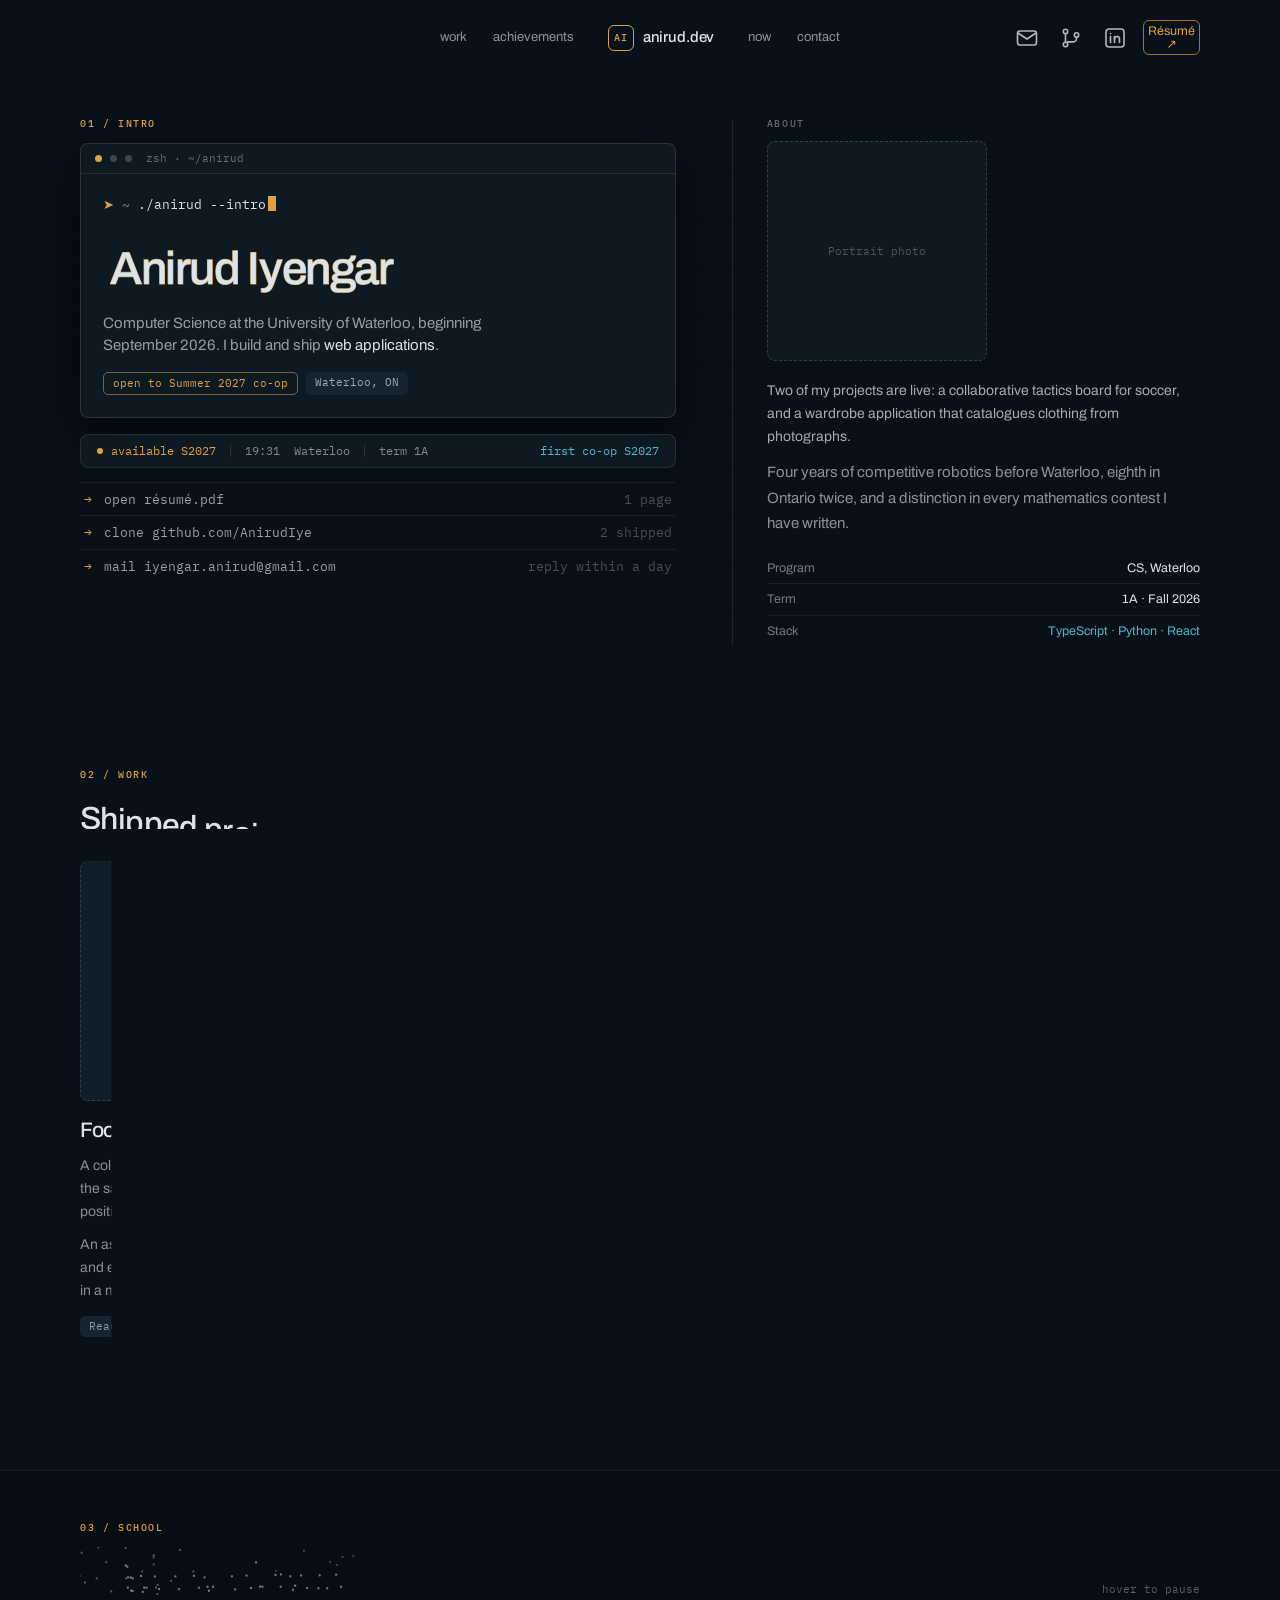
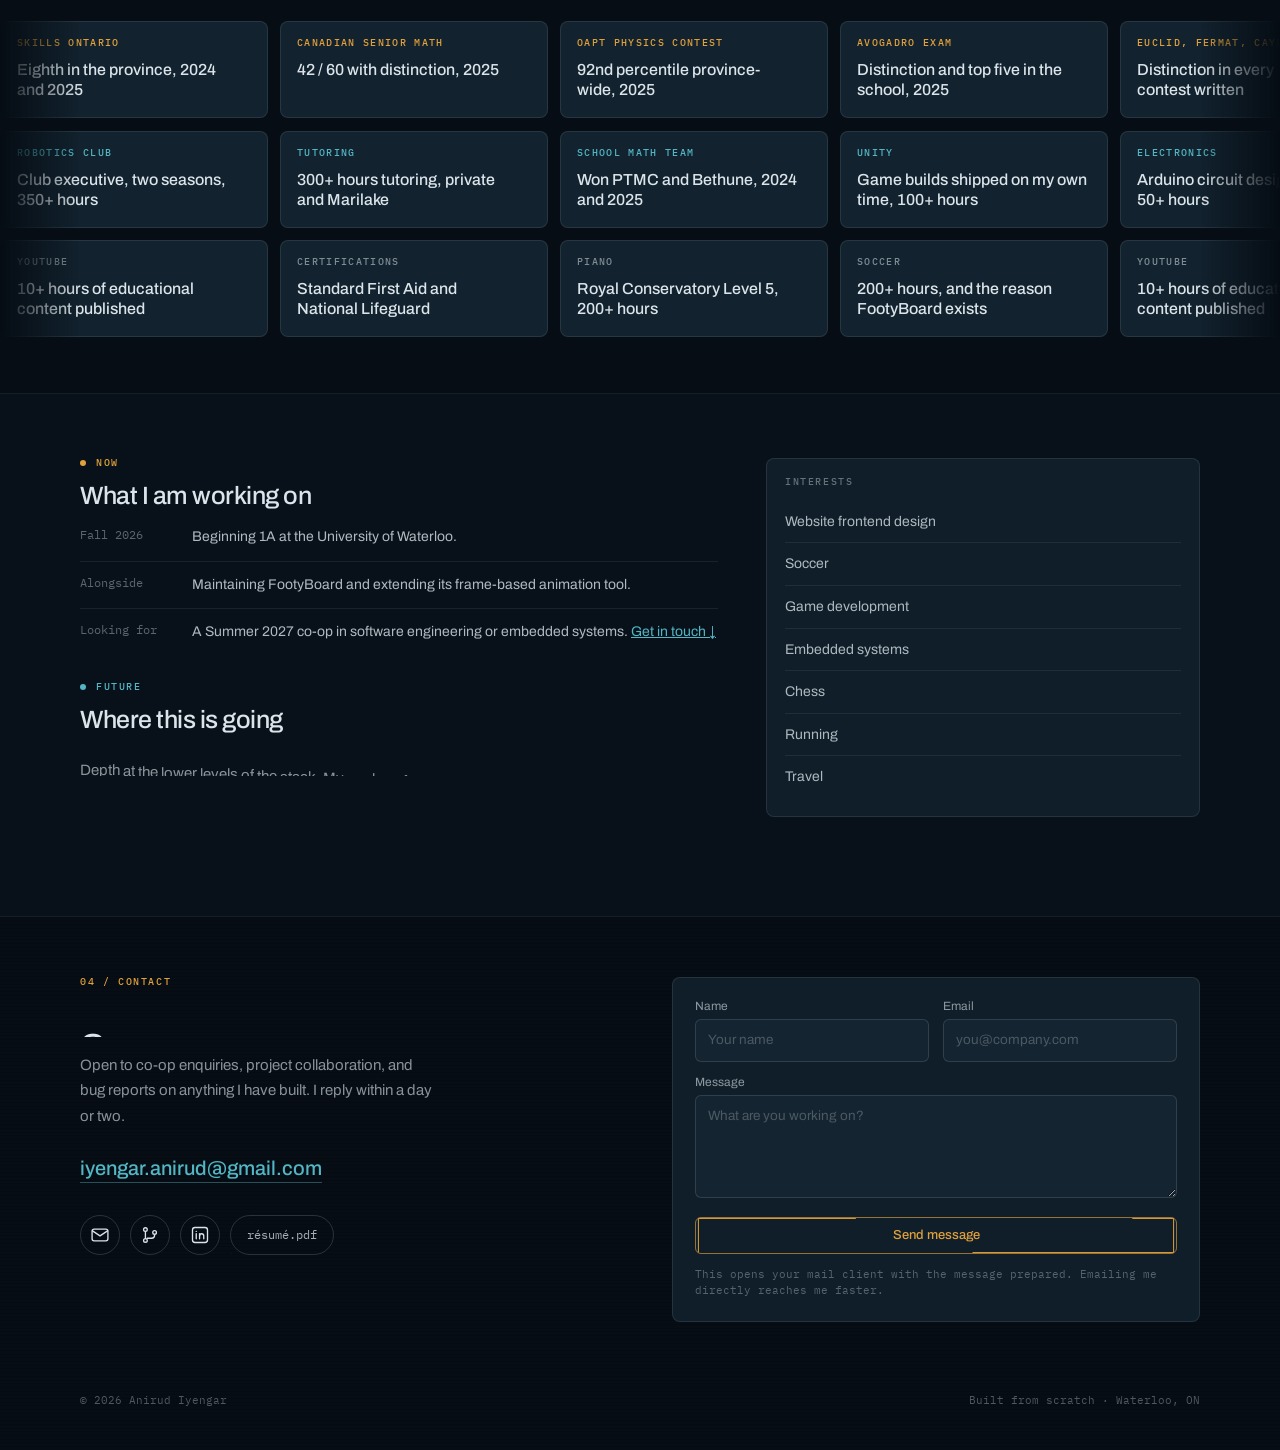
==== index.html @ 686e326f "Drop the third line from the achievement cards The cards ran kicker, result, subtext. The subtext is" ====
<!DOCTYPE html>
<html lang="en">
<head>
<meta charset="utf-8">
<meta name="viewport" content="width=device-width, initial-scale=1">
<title>Anirud Iyengar</title>
<meta name="description" content="Anirud Iyengar. Computer Science at the University of Waterloo, beginning September 2026. Builder of FootyBoard and BetterDresser, both live. Seeking a Summer 2027 co-op.">
<meta name="author" content="Anirud Iyengar">
<meta property="og:title" content="Anirud Iyengar">
<meta property="og:description" content="Computer Science at Waterloo, beginning September 2026. Two shipped projects and four years of competitive robotics.">
<meta property="og:type" content="website">
<meta name="theme-color" content="#081119">
<link rel="icon" href="data:image/svg+xml,<svg xmlns='http://www.w3.org/2000/svg' viewBox='0 0 32 32'><rect width='32' height='32' rx='7' fill='%23081119'/><text x='16' y='22' font-family='monospace' font-size='14' font-weight='500' fill='%23e0a03c' text-anchor='middle'>AI</text></svg>">
<link rel="preconnect" href="https://fonts.googleapis.com">
<link rel="preconnect" href="https://fonts.gstatic.com" crossorigin>
<link href="https://fonts.googleapis.com/css2?family=Archivo:wght@400;500;600&family=IBM+Plex+Mono:wght@400;500&display=swap" rel="stylesheet">
<!-- ?v= is bumped whenever styles.css or script.js changes. GitHub Pages
     serves assets with a 10 minute cache and returning visitors otherwise
     sit on a stale stylesheet against fresh markup. -->
<link rel="stylesheet" href="styles.css?v=13">
</head>
<body>

<a class="skip" href="#work">Skip to content</a>

<header class="site-head">
  <div class="head-spacer"></div>
  <nav class="head-nav" aria-label="Primary">
    <a href="#work">work</a>
    <a href="#achievements">achievements</a>
    <a class="wordmark" href="#top">
      <span class="monogram" aria-hidden="true">AI</span>
      <span>anirud.dev</span>
    </a>
    <a href="#now">now</a>
    <a href="#contact">contact</a>
  </nav>
  <div class="head-social">
    <a href="mailto:iyengar.anirud@gmail.com" aria-label="Email">
      <svg width="24" height="24" viewBox="0 0 24 24" fill="none" stroke="currentColor" stroke-width="1.6" stroke-linecap="round" stroke-linejoin="round"><rect x="2.5" y="5" width="19" height="14" rx="2.5"/><path d="M3 7l9 6 9-6"/></svg>
    </a>
    <a href="https://github.com/AnirudIye" target="_blank" rel="noopener" aria-label="GitHub">
      <svg width="24" height="24" viewBox="0 0 24 24" fill="none" stroke="currentColor" stroke-width="1.6" stroke-linecap="round" stroke-linejoin="round"><circle cx="6.5" cy="5.5" r="2.2"/><circle cx="6.5" cy="18.5" r="2.2"/><circle cx="17.5" cy="9" r="2.2"/><path d="M6.5 7.7v8.6"/><path d="M17.5 11.2v1.1c0 2-1.6 3.6-3.6 3.6H8.7"/></svg>
    </a>
    <a href="https://www.linkedin.com/in/anirud-iyengar-93b0ba3b5/" target="_blank" rel="noopener" aria-label="LinkedIn">
      <svg width="24" height="24" viewBox="0 0 24 24" fill="none" stroke="currentColor" stroke-width="1.6" stroke-linecap="round" stroke-linejoin="round"><rect x="3" y="3" width="18" height="18" rx="3"/><path d="M7.5 10.5v6"/><path d="M7.5 7.6v.1"/><path d="M11.5 16.5v-6"/><path d="M11.5 13c0-1.4 1-2.5 2.4-2.5s2.6 1 2.6 2.6v3.4"/></svg>
    </a>
    <a class="btn-resume" href="resume.pdf" data-needs-url="resume" data-trace>Résumé <span aria-hidden="true">&#8599;</span></a>
  </div>
</header>

<main id="top">

<!-- 01 / INTRO -->
<section class="intro">
  <div class="intro-main">
    <p class="kicker kicker-red">01 / INTRO</p>

    <div class="terminal">
      <div class="term-bar">
        <span class="dot dot-red"></span><span class="dot"></span><span class="dot"></span>
        <span class="term-path">zsh &middot; ~/anirud</span>
      </div>
      <div class="term-body">
        <div class="term-line">
          <span class="prompt-arrow">&#10148;</span>
          <span class="prompt-tilde">~</span>
          <span id="typed"></span><span class="caret" aria-hidden="true"></span>
        </div>
        <div class="term-reveal" id="reveal" hidden>
          <h1>Anirud Iyengar</h1>
          <p class="lede">Computer Science at the University of Waterloo, beginning September 2026. I build and ship <span data-rotate='["web applications","real-time interfaces","AI-backed tools"]'>web applications</span>.</p>
          <div class="tags">
            <span class="tag tag-red">open to Summer 2027 co-op</span>
            <span class="tag">Waterloo, ON</span>
          </div>
        </div>
      </div>
    </div>

    <div class="statusbar">
      <span class="status-live"><span class="pulse"></span>available S2027</span>
      <span class="divider"></span>
      <span id="clock">--:--</span> Waterloo
      <span class="divider"></span>
      <span>term 1A</span>
      <span class="status-end">first co-op S2027</span>
    </div>

    <div class="quicklinks">
      <a href="resume.pdf" data-needs-url="resume"><span class="arrow">&rarr;</span><span data-sweep>open résumé.pdf</span><span class="ql-meta">1 page</span></a>
      <a href="https://github.com/AnirudIye" target="_blank" rel="noopener"><span class="arrow">&rarr;</span><span data-sweep>clone github.com/AnirudIye</span><span class="ql-meta">2 shipped</span></a>
      <a href="mailto:iyengar.anirud@gmail.com"><span class="arrow">&rarr;</span><span data-sweep>mail iyengar.anirud@gmail.com</span><span class="ql-meta">reply within a day</span></a>
    </div>
  </div>

  <aside class="intro-side">
    <p class="kicker">ABOUT</p>
    <div class="portrait" data-needs-url="portrait">
      <span>Portrait photo</span>
    </div>
    <p class="body-strong">Two of my projects are live: a collaborative tactics board for soccer, and a wardrobe application that catalogues clothing from photographs.</p>
    <p class="body-quiet">Four years of competitive robotics before Waterloo, eighth in Ontario twice, and a distinction in every mathematics contest I have written.</p>
    <dl class="factlist">
      <div><dt>Program</dt><dd>CS, Waterloo</dd></div>
      <div><dt>Term</dt><dd>1A &middot; Fall 2026</dd></div>
      <div><dt>Stack</dt><dd class="accent-blue">TypeScript &middot; Python &middot; React</dd></div>
    </dl>
  </aside>
</section>

<!-- 02 / WORK -->
<section class="work" id="work">
  <p class="kicker kicker-red">02 / WORK</p>
  <h2>Shipped projects</h2>

  <div class="projects">
    <article class="project">
      <div class="shot" data-needs-url="shot-footyboard"><span>FootyBoard screenshot</span></div>
      <div class="project-head">
        <h3>FootyBoard</h3>
        <a class="live" href="https://www.footyboard.me" target="_blank" rel="noopener">live <span aria-hidden="true">&#8599;</span></a>
      </div>
      <p>A collaborative tactics board for soccer. Two people open the same link and work on one pitch, with cursors and token positions synchronised in real time.</p>
      <p>An assistant docked on the canvas reads the board state and edits it from plain language. Typing "set the away team in a mid-block 4-4-2" repositions the players.</p>
      <ul class="stack">
        <li>React 19</li><li>TypeScript</li><li>Konva</li><li>Postgres</li><li>Vite</li>
      </ul>
    </article>

    <article class="project">
      <div class="shot" data-needs-url="shot-betterdresser"><span>BetterDresser screenshot</span></div>
      <div class="project-head">
        <h3>BetterDresser</h3>
        <a class="live" href="https://betterdresser.vercel.app" target="_blank" rel="noopener">live <span aria-hidden="true">&#8599;</span></a>
      </div>
      <p>A wardrobe application that catalogues clothing from photographs, then recommends outfits against the forecast, the day's calendar entries, and any dress code attached to them. A camera try-on renders a garment on the wearer before purchase.</p>
      <p>Every external service is optional. With no API keys configured the application still runs on deterministic fallbacks rather than failing, which is the part of it I am most pleased with.</p>
      <ul class="stack">
        <li>FastAPI</li><li>React</li><li>SQLAlchemy</li><li>Stripe</li><li>Claude vision</li>
      </ul>
    </article>
  </div>
</section>

<!-- 03 / ACHIEVEMENTS -->
<section class="marquee-section" id="achievements">
  <div class="marquee-head">
    <div>
      <p class="kicker kicker-red">03 / SCHOOL</p>
      <h2 data-particles>Before Waterloo</h2>
    </div>
    <span class="hint">hover to pause</span>
  </div>

  <div class="marquee-rows">
    <div class="marquee" data-speed="58"><div class="marquee-track" data-row="a">
      <div class="ach"><p class="ach-kicker red">SKILLS ONTARIO</p><p class="ach-title">Eighth in the province, 2024 and 2025</p></div>
      <div class="ach"><p class="ach-kicker red">CANADIAN SENIOR MATH</p><p class="ach-title">42 / 60 with distinction, 2025</p></div>
      <div class="ach"><p class="ach-kicker red">OAPT PHYSICS CONTEST</p><p class="ach-title">92nd percentile province-wide, 2025</p></div>
      <div class="ach"><p class="ach-kicker red">AVOGADRO EXAM</p><p class="ach-title">Distinction and top five in the school, 2025</p></div>
      <div class="ach"><p class="ach-kicker red">EUCLID, FERMAT, CAYLEY</p><p class="ach-title">Distinction in every contest written</p></div>
    </div></div>

    <div class="marquee" data-speed="72"><div class="marquee-track" data-row="b">
      <div class="ach"><p class="ach-kicker blue">ROBOTICS CLUB</p><p class="ach-title">Club executive, two seasons, 350+ hours</p></div>
      <div class="ach"><p class="ach-kicker blue">TUTORING</p><p class="ach-title">300+ hours tutoring, private and Marilake</p></div>
      <div class="ach"><p class="ach-kicker blue">SCHOOL MATH TEAM</p><p class="ach-title">Won PTMC and Bethune, 2024 and 2025</p></div>
      <div class="ach"><p class="ach-kicker blue">UNITY</p><p class="ach-title">Game builds shipped on my own time, 100+ hours</p></div>
      <div class="ach"><p class="ach-kicker blue">ELECTRONICS</p><p class="ach-title">Arduino circuit design and build, 50+ hours</p></div>
    </div></div>

    <div class="marquee" data-speed="64"><div class="marquee-track" data-row="c">
      <div class="ach"><p class="ach-kicker">YOUTUBE</p><p class="ach-title">10+ hours of educational content published</p></div>
      <div class="ach"><p class="ach-kicker">CERTIFICATIONS</p><p class="ach-title">Standard First Aid and National Lifeguard</p></div>
      <div class="ach"><p class="ach-kicker">PIANO</p><p class="ach-title">Royal Conservatory Level 5, 200+ hours</p></div>
      <div class="ach"><p class="ach-kicker">SOCCER</p><p class="ach-title">200+ hours, and the reason FootyBoard exists</p></div>
    </div></div>
  </div>
</section>

<!-- NOW / FUTURE -->
<section class="now" id="now">
  <div class="now-main">
    <div class="now-block">
      <p class="kicker kicker-red"><span class="bullet red"></span>NOW</p>
      <h3>What I am working on</h3>
      <div class="timeline">
        <div><span class="when">Fall 2026</span><span>Beginning 1A at the University of Waterloo.</span></div>
        <div><span class="when">Alongside</span><span>Maintaining FootyBoard and extending its frame-based animation tool.</span></div>
        <div><span class="when">Looking for</span><span>A Summer 2027 co-op in software engineering or embedded systems. <a href="#contact">Get in touch &darr;</a></span></div>
      </div>
    </div>

    <div class="now-block">
      <p class="kicker kicker-blue"><span class="bullet blue"></span>FUTURE</p>
      <h3>Where this is going</h3>
      <p class="body-quiet wide">Depth at the lower levels of the stack. My work so far is mostly TypeScript and Python, and I want the systems side to match it. Longer term I am aiming at the boundary between software and hardware, which is where four years of robotics pointed me.</p>
    </div>
  </div>

  <aside class="now-side">
    <div class="panel">
      <p class="kicker">INTERESTS</p>
      <ul class="interests">
        <li>Website frontend design</li>
        <li>Soccer</li>
        <li>Game development</li>
        <li>Embedded systems</li>
        <li>Chess</li>
        <li>Running</li>
        <li>Travel</li>
      </ul>
    </div>
  </aside>
</section>

<!-- 04 / CONTACT -->
<section class="contact" id="contact">
  <div class="contact-grid">
    <div>
      <p class="kicker kicker-red">04 / CONTACT</p>
      <h2>Get in touch</h2>
      <p class="body-quiet narrow">Open to co-op enquiries, project collaboration, and bug reports on anything I have built. I reply within a day or two.</p>
      <a class="email-big" href="mailto:iyengar.anirud@gmail.com">iyengar.anirud@gmail.com</a>
      <div class="contact-social">
        <a href="mailto:iyengar.anirud@gmail.com" aria-label="Email">
          <svg width="20" height="20" viewBox="0 0 24 24" fill="none" stroke="currentColor" stroke-width="1.6" stroke-linecap="round" stroke-linejoin="round"><rect x="2.5" y="5" width="19" height="14" rx="2.5"/><path d="M3 7l9 6 9-6"/></svg>
        </a>
        <a href="https://github.com/AnirudIye" target="_blank" rel="noopener" aria-label="GitHub">
          <svg width="20" height="20" viewBox="0 0 24 24" fill="none" stroke="currentColor" stroke-width="1.6" stroke-linecap="round" stroke-linejoin="round"><circle cx="6.5" cy="5.5" r="2.2"/><circle cx="6.5" cy="18.5" r="2.2"/><circle cx="17.5" cy="9" r="2.2"/><path d="M6.5 7.7v8.6"/><path d="M17.5 11.2v1.1c0 2-1.6 3.6-3.6 3.6H8.7"/></svg>
        </a>
        <a href="https://www.linkedin.com/in/anirud-iyengar-93b0ba3b5/" target="_blank" rel="noopener" aria-label="LinkedIn">
          <svg width="20" height="20" viewBox="0 0 24 24" fill="none" stroke="currentColor" stroke-width="1.6" stroke-linecap="round" stroke-linejoin="round"><rect x="3" y="3" width="18" height="18" rx="3"/><path d="M7.5 10.5v6"/><path d="M7.5 7.6v.1"/><path d="M11.5 16.5v-6"/><path d="M11.5 13c0-1.4 1-2.5 2.4-2.5s2.6 1 2.6 2.6v3.4"/></svg>
        </a>
        <a class="pill" href="resume.pdf" data-needs-url="resume" data-trace>résumé.pdf</a>
      </div>
    </div>

    <form class="contact-form" id="contact-form">
      <div class="field-row">
        <label class="field"><span>Name</span><input type="text" name="name" placeholder="Your name" required></label>
        <label class="field"><span>Email</span><input type="email" name="email" placeholder="you@company.com" required></label>
      </div>
      <label class="field"><span>Message</span><textarea name="message" rows="4" placeholder="What are you working on?" required></textarea></label>
      <button type="submit" data-trace data-burst>Send message</button>
      <p class="form-note">This opens your mail client with the message prepared. Emailing me directly reaches me faster.</p>
    </form>
  </div>

  <!-- Drawn rather than drawn-on: motion.js runs this line's dasharray off
       the scroll position, so it completes exactly as the footer arrives. -->
  <svg class="contact-rule" viewBox="0 0 1000 1" preserveAspectRatio="none" aria-hidden="true">
    <line x1="0" y1="0.5" x2="1000" y2="0.5"></line>
  </svg>

  <footer class="site-foot">
    <span>&copy; 2026 Anirud Iyengar</span>
    <span>Built from scratch &middot; Waterloo, ON</span>
  </footer>
</section>

</main>

<script src="vendor/anime.umd.min.js"></script>
<script src="script.js?v=12"></script>
<script src="motion.js?v=12"></script>
<script src="interactions.js?v=12"></script>
<script src="text.js?v=12"></script>
<script src="backgrounds.js?v=12"></script>
</body>
</html>
---- styles.css ----
/* Anirud Iyengar. Blueprint ground, chalk line, instrument accents.
   Desktop is the accent-heavy layout; it collapses to the mobile
   treatment at 860px.

   The palette is drafting and instrumentation: a deep blueprint navy
   rather than black, a cool chalk white for the line work, signal amber
   for emphasis, and a cyan that reads as a circuit trace for links. It is
   the vocabulary of the things Anirud actually builds, which is robotics,
   circuits and board diagrams.

   It is also a deliberate move away from where generated design converges.
   Near-black with a single vermilion accent is one of the three documented
   default looks, and cream plus terracotta plus a mono face has become the
   2026 signature; the previous palette sat on both. Navy with amber sits on
   neither, and amber against blue is complementary rather than analogous,
   so emphasis separates from ground without needing more saturation.

   Type is Archivo over IBM Plex Mono. Inter is the single most-cited tell
   in AI-design critique and was the previous body face. Archivo is a
   grotesque with tighter apertures and more spine, which holds up at the
   size the drawn name is set. Plex Mono was designed to express the
   relationship between people and machines, which is the direction Anirud
   says he is heading, and it carries the terminal voice this page is built
   around. */

:root {
  /* Channels are declared on their own so every translucent use derives
     from one number instead of repeating the triplet. Retuning the palette
     is three edits rather than fifty. */
  --ink-rgb: 219 228 234;
  --amber-rgb: 224 160 60;
  --trace-rgb: 82 182 196;

  --bg: #081119;
  --bg-deep: #060d14;
  --panel: #0d1a24;
  --panel-2: #0f1e29;
  --card: #12222e;
  --card-hover: #172a37;
  --sunken: #142430;

  --ink: rgb(var(--ink-rgb));
  --amber: rgb(var(--amber-rgb));
  --trace: rgb(var(--trace-rgb));

  --t-70: rgb(var(--ink-rgb) / .74);
  --t-60: rgb(var(--ink-rgb) / .62);
  --t-50: rgb(var(--ink-rgb) / .5);
  --t-40: rgb(var(--ink-rgb) / .4);
  --t-30: rgb(var(--ink-rgb) / .3);

  --line: rgb(var(--ink-rgb) / .1);
  --line-soft: rgb(var(--ink-rgb) / .08);
  --line-hard: rgb(var(--ink-rgb) / .17);

  --sans: Archivo, system-ui, sans-serif;
  --mono: 'IBM Plex Mono', ui-monospace, monospace;

  --pad-x: 80px;
  /* The canvas this was designed on was 1280 wide. Past that the layout
     was stretching instead of centering, which is what made the
     proportions read wrong on a large display. */
  --maxw: 1280px;
  --ease: cubic-bezier(.22, .61, .36, 1);
}

* { margin: 0; padding: 0; box-sizing: border-box; }

html { scroll-behavior: smooth; }

body {
  background: var(--bg);
  color: var(--ink);
  font-family: var(--sans);
  -webkit-font-smoothing: antialiased;
  text-rendering: optimizeLegibility;
}

a { color: var(--trace); }

/* Full-bleed backgrounds, centred content. Sections that paint a
   background stay edge to edge; their inner blocks get capped instead. */
.site-head,
.intro,
.work,
.marquee-head,
.marquee-rows,
.now,
.contact-grid,
.site-foot {
  max-width: var(--maxw);
  margin-inline: auto;
}

::selection { background: rgb(var(--amber-rgb) / .3); color: var(--ink); }

:focus-visible {
  outline: 2px solid var(--amber);
  outline-offset: 3px;
  border-radius: 2px;
}

.skip {
  position: absolute;
  left: -9999px;
  top: 8px;
  background: var(--card);
  color: var(--ink);
  padding: 10px 16px;
  border-radius: 6px;
  font: 400 13px/1 var(--mono);
  z-index: 50;
}
.skip:focus { left: 16px; }

/* Shared type */

.kicker {
  font: 500 10px/1 var(--mono);
  letter-spacing: .16em;
  color: rgb(var(--ink-rgb) / .42);
  margin-bottom: 14px;
  display: flex;
  align-items: center;
  gap: 10px;
}
.kicker-red { color: var(--amber); }
.kicker-blue { color: var(--trace); }

.bullet { width: 6px; height: 6px; border-radius: 50%; background: currentColor; }

h2 {
  font: 500 32px/1.1 var(--sans);
  letter-spacing: -.02em;
}

h3 {
  font: 500 25px/1.15 var(--sans);
  letter-spacing: -.02em;
}

.body-strong { font: 400 14px/1.65 var(--sans); color: var(--t-70); }
.body-quiet  { font: 400 15px/1.7 var(--sans);  color: var(--t-60); }
.body-quiet.wide { max-width: 58ch; }
.body-quiet.narrow { max-width: 40ch; }

/* Header */

.site-head {
  display: grid;
  grid-template-columns: 1fr auto 1fr;
  align-items: center;
  padding: 20px var(--pad-x);
}

.head-nav {
  display: flex;
  align-items: center;
  gap: 26px;
}

.head-nav > a {
  font: 400 13px/1 var(--sans);
  color: var(--t-60);
  text-decoration: none;
  transition: color .18s var(--ease);
}
.head-nav > a:hover { color: var(--trace); }

.wordmark {
  display: flex;
  align-items: center;
  gap: 9px;
  color: var(--ink) !important;
  padding: 0 8px;
}

.monogram {
  width: 26px;
  height: 26px;
  border: 1px solid var(--amber);
  border-radius: 6px;
  display: grid;
  place-items: center;
  font: 500 10px/1 var(--mono);
  color: var(--amber);
  letter-spacing: .04em;
}

.wordmark > span:last-child {
  font: 500 15px/1 var(--sans);
  letter-spacing: -.01em;
}

.head-social {
  display: flex;
  align-items: center;
  gap: 12px;
  justify-self: end;
}

.head-social > a {
  display: grid;
  place-items: center;
  padding: 4px;
  color: var(--ink);
  opacity: .8;
  transition: opacity .18s var(--ease), transform .18s var(--ease);
}
.head-social > a:hover { opacity: 1; transform: translateY(-1px); }

.btn-resume {
  color: var(--amber) !important;
  border: 1px solid rgb(var(--amber-rgb) / .7);
  border-radius: 6px;
  font: 400 12.5px/1 var(--sans);
  padding: 7px 13px;
  text-decoration: none;
  opacity: 1 !important;
  transition: background .18s var(--ease);
}
.btn-resume:hover { background: rgb(var(--amber-rgb) / .12); }

/* 01 Intro */

.intro {
  display: grid;
  grid-template-columns: 1.12fr .88fr;
  gap: 56px;
  padding: 44px var(--pad-x) 60px;
}

.terminal {
  border: 1px solid rgb(var(--ink-rgb) / .13);
  border-radius: 8px;
  background: var(--panel);
  overflow: hidden;
  box-shadow: 0 18px 44px rgba(0, 0, 0, .55);
}

.term-bar {
  display: flex;
  align-items: center;
  gap: 8px;
  padding: 9px 14px;
  border-bottom: 1px solid var(--line);
}

.dot {
  width: 7px; height: 7px;
  border-radius: 50%;
  background: rgb(var(--ink-rgb) / .22);
}
.dot-red { background: var(--amber); }

.term-path {
  font: 400 11px/1 var(--mono);
  color: rgb(var(--ink-rgb) / .42);
  margin-left: 6px;
}

.term-body {
  padding: 20px 22px 22px;
  font-family: var(--mono);
  font-size: 13px;
  line-height: 1.75;
  min-height: 232px;
}

.prompt-arrow { color: var(--amber); }
.prompt-tilde { color: var(--t-50); }

.caret {
  display: inline-block;
  width: 8px; height: 15px;
  background: var(--amber);
  vertical-align: -2px;
  margin-left: 2px;
  animation: blink 1s step-end infinite;
}

@keyframes blink { 0%, 100% { opacity: 1 } 50% { opacity: 0 } }

.term-reveal { animation: fadeUp .5s var(--ease) both; margin-top: 20px; }
.term-reveal[hidden] { display: none; }

@keyframes fadeUp {
  from { opacity: 0; transform: translateY(8px) }
  to   { opacity: 1; transform: none }
}

.term-reveal h1 {
  font: 500 46px/1.02 var(--sans);
  letter-spacing: -.03em;
  color: var(--ink);
}

.lede {
  font: 400 15px/1.45 var(--sans);
  color: rgb(var(--ink-rgb) / .66);
  margin-top: 12px;
  max-width: 42ch;
}

.tags { display: flex; gap: 8px; margin-top: 16px; flex-wrap: wrap; }

.tag {
  border-radius: 5px;
  padding: 5px 9px;
  background: var(--sunken);
  color: rgb(var(--ink-rgb) / .7);
  font: 400 10.5px/1 var(--mono);
}
.tag-red {
  background: transparent;
  border: 1px solid rgb(var(--amber-rgb) / .55);
  color: var(--amber);
}

.statusbar {
  display: flex;
  align-items: center;
  gap: 14px;
  margin-top: 16px;
  padding: 10px 16px;
  border: 1px solid rgb(var(--ink-rgb) / .10);
  border-radius: 8px;
  background: var(--panel);
  font: 400 11.5px/1 var(--mono);
  color: rgb(var(--ink-rgb) / .55);
}

.status-live { display: flex; align-items: center; gap: 8px; color: var(--amber); }

.pulse {
  width: 6px; height: 6px;
  border-radius: 50%;
  background: var(--amber);
  animation: pulse 2.6s ease-in-out infinite;
}

@keyframes pulse { 0%, 100% { opacity: 1 } 50% { opacity: .35 } }

.divider { width: 1px; height: 12px; background: rgb(var(--ink-rgb) / .14); }
.status-end { margin-left: auto; color: var(--trace); }

.quicklinks {
  display: flex;
  flex-direction: column;
  margin-top: 14px;
  border-top: 1px solid var(--line-soft);
}

.quicklinks a {
  display: flex;
  align-items: center;
  gap: 12px;
  padding: 10px 4px;
  border-bottom: 1px solid var(--line-soft);
  text-decoration: none;
  font: 400 12.5px/1 var(--mono);
  color: rgb(var(--ink-rgb) / .68);
  transition: padding .18s var(--ease), color .18s var(--ease);
}
.quicklinks a:hover { color: var(--ink); padding-left: 14px; }
.quicklinks a:last-child { border-bottom: 0; }
.arrow { color: var(--amber); }
.ql-meta { margin-left: auto; color: var(--t-30); }

.intro-side {
  border-left: 1px solid rgb(var(--ink-rgb) / .10);
  padding-left: 34px;
}

/* Square crop. A 497x176 letterbox is the wrong shape for a face. */
.portrait {
  width: 100%;
  max-width: 220px;
  aspect-ratio: 1 / 1;
  margin-bottom: 18px;
  border: 1px dashed rgb(var(--ink-rgb) / .18);
  border-radius: 8px;
  display: grid;
  place-items: center;
  background: var(--panel);
  font: 400 11px/1 var(--mono);
  color: var(--t-30);
}

.intro-side p { margin-bottom: 12px; }

.factlist { margin-top: 16px; }
.factlist > div {
  display: flex;
  justify-content: space-between;
  padding: 9px 0;
  font: 400 12.5px/1 var(--sans);
  border-bottom: 1px solid var(--line-soft);
}
.factlist > div:last-child { border-bottom: 0; }
.factlist dt { color: var(--t-50); }
.accent-blue { color: var(--trace); }

/* 02 Work */

.work { padding: 64px var(--pad-x); }
.work h2 { margin-bottom: 32px; }

.projects {
  display: grid;
  grid-template-columns: 1fr 1fr;
  gap: 44px;
}

/* Capped so the whole card clears a laptop viewport. At 16/10 the
   screenshot alone was 383px tall and pushed the description out of
   sight, which is the first thing a recruiter needs to read. */
.project .shot {
  /* width:100% pins the box to the column so max-height clamps the
     height rather than shrinking the width to satisfy the ratio.
     The ratio then only governs at narrow widths. */
  width: 100%;
  aspect-ratio: 16 / 9;
  max-height: 240px;
  margin-bottom: 16px;
  border: 1px dashed rgb(var(--ink-rgb) / .16);
  border-radius: 8px;
  display: grid;
  place-items: center;
  background: var(--panel-2);
  font: 400 11px/1 var(--mono);
  color: var(--t-30);
}

.project-head {
  display: flex;
  align-items: baseline;
  justify-content: space-between;
  gap: 16px;
  margin-bottom: 10px;
}

.project h3 { font: 500 21px/1.25 var(--sans); }

.live {
  font: 400 11.5px/1 var(--mono);
  text-decoration: none;
  border-bottom: 1px solid rgb(var(--trace-rgb) / .35);
  padding-bottom: 2px;
  transition: color .18s var(--ease), border-color .18s var(--ease);
}
.live:hover { color: var(--amber); border-color: rgb(var(--amber-rgb) / .6); }

.project p {
  font: 400 14px/1.65 var(--sans);
  color: rgb(var(--ink-rgb) / .6);
  margin-bottom: 10px;
  max-width: 46ch;
}

.stack {
  display: flex;
  flex-wrap: wrap;
  gap: 6px;
  list-style: none;
  margin-top: 14px;
}

.stack li {
  font: 400 10.5px/1 var(--mono);
  padding: 5px 9px;
  border-radius: 5px;
  background: var(--sunken);
  color: rgb(var(--ink-rgb) / .62);
}

/* 03 Achievements */

.marquee-section {
  padding: 52px 0 56px;
  background: var(--bg-deep);
  border-top: 1px solid var(--line-soft);
  border-bottom: 1px solid var(--line-soft);
}

.marquee-head {
  display: flex;
  align-items: flex-end;
  justify-content: space-between;
  padding: 0 var(--pad-x) 26px;
}

.hint { font: 400 11px/1 var(--mono); color: rgb(var(--ink-rgb) / .38); }

.marquee-rows {
  display: flex;
  flex-direction: column;
  gap: 12px;
  -webkit-mask-image: linear-gradient(to right, transparent, #000 80px, #000 calc(100% - 80px), transparent);
          mask-image: linear-gradient(to right, transparent, #000 80px, #000 calc(100% - 80px), transparent);
}

.marquee { overflow: hidden; }

/* The wrap trick React Bits uses in TextLoop: it draws the text twice on
   one path and holds the second copy exactly one path length behind the
   first, so the seam always lands on identical pixels.

   Here the track holds N identical sets of cards and travels exactly one
   set width. The keyframe does reset, but at the moment it resets set 2
   is sitting precisely where set 1 was, so the frame before and the frame
   after are the same image. --shift is measured in script.js, because
   guessing it in CSS is what produces a visible jump.

   Compositor-driven, so it keeps running while the main thread is busy. */
.marquee-track {
  display: flex;
  width: max-content;
  will-change: transform;
  animation: drift-left var(--dur, 60s) linear infinite;
}

.marquee-track[data-dir="right"] { animation-name: drift-right; }

.marquee:hover .marquee-track { animation-play-state: paused; }

@keyframes drift-left {
  from { transform: translate3d(0, 0, 0) }
  to   { transform: translate3d(calc(var(--shift) * -1), 0, 0) }
}

@keyframes drift-right {
  from { transform: translate3d(calc(var(--shift) * -1), 0, 0) }
  to   { transform: translate3d(0, 0, 0) }
}

.ach {
  flex: none;
  width: 268px;
  margin-right: 12px;
  padding: 16px;
  border-radius: 8px;
  background: var(--card);
  border: 1px solid var(--line);
  transition: border-color .18s var(--ease), background .18s var(--ease);
}
.ach:hover { background: var(--card-hover); border-color: rgb(var(--ink-rgb) / .35); }

.marquee-track[data-row="a"] .ach:hover { border-color: rgb(var(--amber-rgb) / .5); }
.marquee-track[data-row="b"] .ach:hover { border-color: rgb(var(--trace-rgb) / .5); }

.ach-kicker {
  font: 500 9.5px/1 var(--mono);
  letter-spacing: .14em;
  color: rgb(var(--ink-rgb) / .55);
}
.ach-kicker.red { color: var(--amber); }
.ach-kicker.blue { color: var(--trace); }

/* Two lines to a card, kicker and result. The third line these used to
   carry held the contest name and the hours, which is the context that
   makes a result mean anything, so it moved up into the kicker and the
   title rather than being dropped. */
.ach-title {
  font: 500 16px/1.3 var(--sans);
  margin-top: 12px;
  text-wrap: pretty;
}

/* Now / Future */

.now {
  display: grid;
  grid-template-columns: 1fr .68fr;
  gap: 48px;
  padding: 64px var(--pad-x);
}

.now-block { margin-bottom: 38px; }
.now-block:last-child { margin-bottom: 0; }
.now-block h3 { margin-bottom: 16px; }

.timeline { display: flex; flex-direction: column; gap: 12px; }

.timeline > div {
  display: grid;
  grid-template-columns: 96px 1fr;
  gap: 16px;
  padding-bottom: 12px;
  border-bottom: 1px solid var(--line-soft);
  font: 400 14px/1.6 var(--sans);
  color: rgb(var(--ink-rgb) / .8);
}
.timeline > div:last-child { border-bottom: 0; padding-bottom: 0; }

.when { font: 400 11.5px/1.6 var(--mono); color: var(--t-40); }

.panel {
  border: 1px solid rgb(var(--ink-rgb) / .10);
  border-radius: 8px;
  padding: 18px;
  background: var(--panel-2);
}

.interests { list-style: none; }

.interests li {
  padding: 11px 0;
  border-bottom: 1px solid var(--line-soft);
  font: 400 14px/1.4 var(--sans);
  color: rgb(var(--ink-rgb) / .78);
  transition: color .18s var(--ease);
}
.interests li:last-child { border-bottom: 0; }
.interests li:hover { color: var(--amber); }

/* 04 Contact */

.contact {
  padding: 60px var(--pad-x) 44px;
  background: var(--bg-deep);
  border-top: 1px solid var(--line-soft);
}

.contact-grid {
  display: grid;
  grid-template-columns: 1fr 1fr;
  gap: 64px;
  align-items: start;
}

.contact h2 { margin-bottom: 16px; }
.contact .body-quiet { margin-bottom: 26px; }

.email-big {
  font: 500 20px/1.3 var(--sans);
  color: var(--trace);
  text-decoration: none;
  border-bottom: 1px solid rgb(var(--trace-rgb) / .4);
  padding-bottom: 3px;
  transition: color .18s var(--ease), border-color .18s var(--ease);
}
.email-big:hover { color: var(--amber); border-color: rgb(var(--amber-rgb) / .6); }

.contact-social { display: flex; gap: 10px; margin-top: 34px; flex-wrap: wrap; }

.contact-social > a {
  width: 40px; height: 40px;
  border: 1px solid var(--line-hard);
  border-radius: 20px;
  display: grid;
  place-items: center;
  color: var(--ink);
  transition: border-color .18s var(--ease);
}
.contact-social > a:hover { border-color: var(--amber); }

.contact-social .pill {
  width: auto;
  padding: 0 16px;
  color: rgb(var(--ink-rgb) / .75);
  font: 400 11.5px/1 var(--mono);
  text-decoration: none;
}

.contact-form {
  border: 1px solid rgb(var(--ink-rgb) / .10);
  border-radius: 8px;
  padding: 22px;
  background: var(--panel-2);
}

.field-row { display: grid; grid-template-columns: 1fr 1fr; gap: 14px; }

.field { display: block; margin-top: 14px; }
.field-row .field { margin-top: 0; }

.field > span {
  display: block;
  font: 400 12px/1 var(--sans);
  color: var(--t-60);
  margin-bottom: 7px;
}

.field input,
.field textarea {
  width: 100%;
  background: var(--sunken);
  border: 1px solid rgb(var(--ink-rgb) / .14);
  border-radius: 6px;
  padding: 10px 12px;
  color: var(--ink);
  font: 400 13.5px/1.5 var(--sans);
  transition: border-color .18s var(--ease);
}
.field input:focus,
.field textarea:focus { border-color: rgb(var(--amber-rgb) / .6); outline: none; }
.field textarea { resize: vertical; }

.field ::placeholder { color: rgb(var(--ink-rgb) / .28); }

.contact-form button {
  width: 100%;
  margin-top: 16px;
  padding: 11px;
  background: transparent;
  color: var(--amber);
  border: 1px solid rgb(var(--amber-rgb) / .65);
  border-radius: 6px;
  font: 500 13px/1 var(--sans);
  cursor: pointer;
  transition: background .18s var(--ease);
}
.contact-form button:hover { background: rgb(var(--amber-rgb) / .12); }

.form-note {
  font: 400 11px/1.5 var(--mono);
  color: rgb(var(--ink-rgb) / .35);
  margin-top: 12px;
}

/* Replaces the footer's border-top. Same hairline, except motion.js draws
   it from the scroll position on the way down. */
.contact-rule {
  display: block;
  width: 100%;
  height: 1px;
  max-width: var(--maxw);
  margin: 52px auto 0;
  overflow: visible;
}

.contact-rule line {
  stroke: rgb(var(--ink-rgb) / .22);
  stroke-width: 1;
}

.site-foot {
  display: flex;
  justify-content: space-between;
  gap: 16px;
  padding-top: 20px;
  font: 400 11px/1 var(--mono);
  color: rgb(var(--ink-rgb) / .35);
}

/* Backgrounds
   -----------
   Canvases are inserted as the first child of their section by
   backgrounds.js. Both sections get position:relative and lift their own
   content above the canvas rather than the canvas being pushed behind the
   whole page, so each one stays contained. */

.intro, .contact { position: relative; }
.intro > *:not(canvas), .contact > *:not(canvas) { position: relative; z-index: 1; }

.bg-scanner, .bg-glitch {
  position: absolute;
  inset: 0;
  z-index: 0;
  pointer-events: none;
  display: block;
}

.bg-scanner { opacity: .5; }

/* Quiet enough to read as texture. At full strength a character grid
   behind a contact form is unreadable, which is the usual failure of this
   effect. */
.bg-glitch { opacity: .14; }

/* Finishing passes done in CSS rather than canvas: free, pixel exact, and
   they cost the animation loop nothing. */
.intro::after,
.contact::after {
  content: '';
  position: absolute;
  inset: 0;
  z-index: 0;
  pointer-events: none;
  /* CRT scanline at roughly the original's pitch. */
  background: repeating-linear-gradient(to bottom,
    rgba(0, 0, 0, .16) 0 1px, transparent 1px 3.7px);
}

.intro::before {
  content: '';
  position: absolute;
  inset: 0;
  z-index: 0;
  pointer-events: none;
  /* Vignette, so the lines fade out at the edges instead of being cut. */
  background: radial-gradient(ellipse at 40% 45%, transparent 35%, var(--bg) 100%);
}

/* Text effects
   ------------
   Built in text.js, animated here. See that file for the ports these come
   from and the numbers behind the curves. */

.sr-only {
  position: absolute;
  width: 1px; height: 1px;
  padding: 0; margin: -1px;
  overflow: hidden;
  clip: rect(0 0 0 0);
  clip-path: inset(50%);
  white-space: nowrap;
  border: 0;
}

/* The name draws itself: outline first, character by character, then the
   solid fill wipes in behind it. */
/* width and height are set from the measured bbox in text.js. max-width
   keeps it inside the terminal on a narrow screen. */
.stroke-name {
  display: block;
  max-width: 100%;
  overflow: visible;
}

.stroke-name text {
  font: 500 46px/1 var(--sans);
  letter-spacing: -.03em;
}

.sn-stroke {
  fill: none;
  stroke: var(--amber);
  stroke-width: 1;
}

/* One dash length for every character. It only has to exceed the longest
   glyph outline, so a multiple of the type size is enough and avoids
   measuring each path. */
.sn-stroke tspan {
  stroke-dasharray: 320;
  stroke-dashoffset: 320;
  /* GSAP power2.out is a cubic out. */
  transition: stroke-dashoffset 1.15s cubic-bezier(.33, 1, .68, 1);
  transition-delay: calc(var(--i) * 45ms);
}

.stroke-name.is-drawn .sn-stroke tspan { stroke-dashoffset: 0; }

.sn-fill {
  fill: var(--ink);
  stroke: none;
  clip-path: inset(0 100% 0 0);
  transition: clip-path .72s cubic-bezier(.65, 0, .35, 1);
  /* Starts once the outline is most of the way in, so the two reads as one
     gesture rather than two. */
  transition-delay: .74s;
}

.stroke-name.is-drawn .sn-fill { clip-path: inset(0 0 0 0); }

/* Particle heading. The real text keeps its box and its place in the
   document; it is only made transparent, so the heading is still a heading
   to a crawler and the layout below never depends on the canvas. */
/* Set larger than the other section headings on purpose. Particles need
   room: this effect is built for display type, and at the 32px the rest of
   the h2s use there is roughly one particle per stem and the word stops
   resolving. This is also the one heading with its own treatment, so the
   extra size reads as intent rather than inconsistency. */
.is-particled {
  position: relative;
  color: transparent;
  font-size: 44px;
  letter-spacing: -.025em;
}

.particle-text {
  position: absolute;
  inset: 0;
  pointer-events: none;
}

/* Rotating phrase in the lede. */
[data-rotate] {
  display: inline-flex;
  position: relative;
  overflow: hidden;
  vertical-align: bottom;
  /* The width transition is what stops the rest of the sentence jumping. */
  transition: width .4s cubic-bezier(.22, 1.2, .36, 1);
}

.rot-word {
  display: inline-block;
  white-space: nowrap;
  color: var(--ink);
  /* 1.2 on the third control point is the overshoot: it stands in for a
     spring at damping ratio 0.72, which settles about 4% past its mark. */
  transition: transform .4s cubic-bezier(.22, 1.2, .36, 1), opacity .4s ease;
}

.rot-word.is-entering { transform: translateY(100%); opacity: 0; }
.rot-word.is-leaving  { transform: translateY(-120%); opacity: 0; position: absolute; left: 0; }
.rot-probe { position: absolute; visibility: hidden; pointer-events: none; }

/* Interactions
   ------------
   Set up in interactions.js, animated here. See the header of that file for
   why none of this scales, lifts, or glows on hover. */

/* Caret sweep. A block cursor runs the label, inverting each character for
   roughly 90ms as it passes and leaving the text as it found it. Only tiles
   cleanly because these labels are monospace. */
[data-sweep] { white-space: pre; }

.swept-char {
  display: inline-block;
  white-space: pre;
}

@keyframes caret-pass {
  0%        { background-color: transparent; color: inherit; }
  /* Snaps on rather than fading. A caret does not fade in. */
  1%, 20%   { background-color: var(--amber); color: var(--bg); }
  55%, 100% { background-color: transparent; color: inherit; }
}

a:hover .swept-char,
button:hover .swept-char {
  animation: caret-pass 430ms linear;
  animation-delay: calc(var(--i) * 26ms);
}

/* Border trace. Grows out of bottom-left as an underline, turns the corner,
   closes the frame. pathLength=1 on the path makes the offset a plain 0 to 1. */
[data-trace] { position: relative; }

.trace {
  position: absolute;
  inset: 0;
  width: 100%;
  height: 100%;
  overflow: visible;
  pointer-events: none;
}

.trace path {
  fill: none;
  stroke: var(--amber);
  stroke-width: 1;
  stroke-dasharray: 1;
  stroke-dashoffset: 1;
  transition: stroke-dashoffset 560ms cubic-bezier(.65, 0, .35, 1);
}

[data-trace]:hover .trace path,
[data-trace]:focus-visible .trace path { stroke-dashoffset: 0; }

/* On leave it keeps travelling forward instead of rewinding, so the frame
   completes and clears rather than retracing its own path backwards. */
[data-trace] .trace path { transition-timing-function: cubic-bezier(.4, 0, 1, 1); }
[data-trace]:hover .trace path { transition-timing-function: cubic-bezier(.65, 0, .35, 1); }

/* Glyph burst particles, positioned from the pointer in interactions.js. */
.tick {
  position: absolute;
  pointer-events: none;
  opacity: 0;
  font: 400 11px/1 var(--mono);
  color: var(--amber);
  will-change: transform, opacity;
}

/* Mobile, matching the 390px treatment */

@media (max-width: 860px) {
  :root { --pad-x: 20px; }

  .site-head {
    grid-template-columns: auto auto;
    justify-content: space-between;
    padding: 14px 20px;
    border-bottom: 1px solid var(--line);
  }
  .head-spacer { display: none; }

  .head-nav { order: -1; gap: 0; }
  .head-nav > a:not(.wordmark) { display: none; }
  .wordmark { padding: 0; }
  .monogram { width: 24px; height: 24px; font-size: 9px; }
  .wordmark > span:last-child { font-size: 14px; }

  .head-social > a:not(.btn-resume) { display: none; }
  .btn-resume { font-size: 11.5px; padding: 8px 12px; }

  .intro {
    grid-template-columns: 1fr;
    gap: 30px;
    padding: 26px 20px 30px;
  }

  .term-body { padding: 16px; font-size: 12px; min-height: 200px; }
  .term-reveal h1 { font-size: 34px; line-height: 1.03; }
  .lede { font-size: 14px; }

  .statusbar { flex-wrap: wrap; gap: 10px; font-size: 11px; }
  .status-end { margin-left: 0; }

  .intro-side { border-left: 0; padding-left: 0; }
  /* Stays square here too, just smaller. */
  .portrait { max-width: 180px; }

  h2 { font-size: 24px; }
  /* A class beats the element selector above, so the particled heading
     needs its own mobile size or it stays at its 44px desktop setting. */
  .is-particled { font-size: 30px; }
  h3 { font-size: 20px; }

  .work { padding: 30px 20px; }
  .projects { grid-template-columns: 1fr; gap: 28px; }
  .project p { max-width: none; }

  .marquee-head { padding: 0 20px 18px; flex-direction: column; align-items: flex-start; gap: 6px; }
  /* Nothing to hover on a touch screen. */
  .hint { display: none; }
  .marquee-rows {
    -webkit-mask-image: none;
            mask-image: none;
  }
  .ach { width: 220px; padding: 14px; }
  .ach-title { font-size: 14px; }

  .now { grid-template-columns: 1fr; gap: 32px; padding: 34px 20px; }
  .timeline > div { grid-template-columns: 1fr; gap: 4px; }

  .contact { padding: 30px 20px 34px; }
  .contact-grid { grid-template-columns: 1fr; gap: 34px; }
  .contact-form { padding: 0; border: 0; background: transparent; }
  .field-row { grid-template-columns: 1fr; gap: 0; }
  .field-row .field:last-child { margin-top: 14px; }
  .contact-form button { min-height: 44px; }

  .contact-social > a { width: 44px; height: 44px; border-radius: 22px; }
  .contact-social .pill { width: auto; }

  .site-foot { flex-direction: column; gap: 8px; margin-top: 34px; }
}

@media (prefers-reduced-motion: reduce) {
  html { scroll-behavior: auto; }
  .marquee-track { animation: none; }
  .caret, .pulse { animation: none; }
  .term-reveal { animation: none; }
  /* interactions.js already skips the split and the injected frame under
     reduce, so nothing should match these. Kept as a backstop. */
  .swept-char { animation: none !important; }
  .trace path { transition: none !important; stroke-dashoffset: 0; }
  * { transition-duration: .01ms !important; }
}
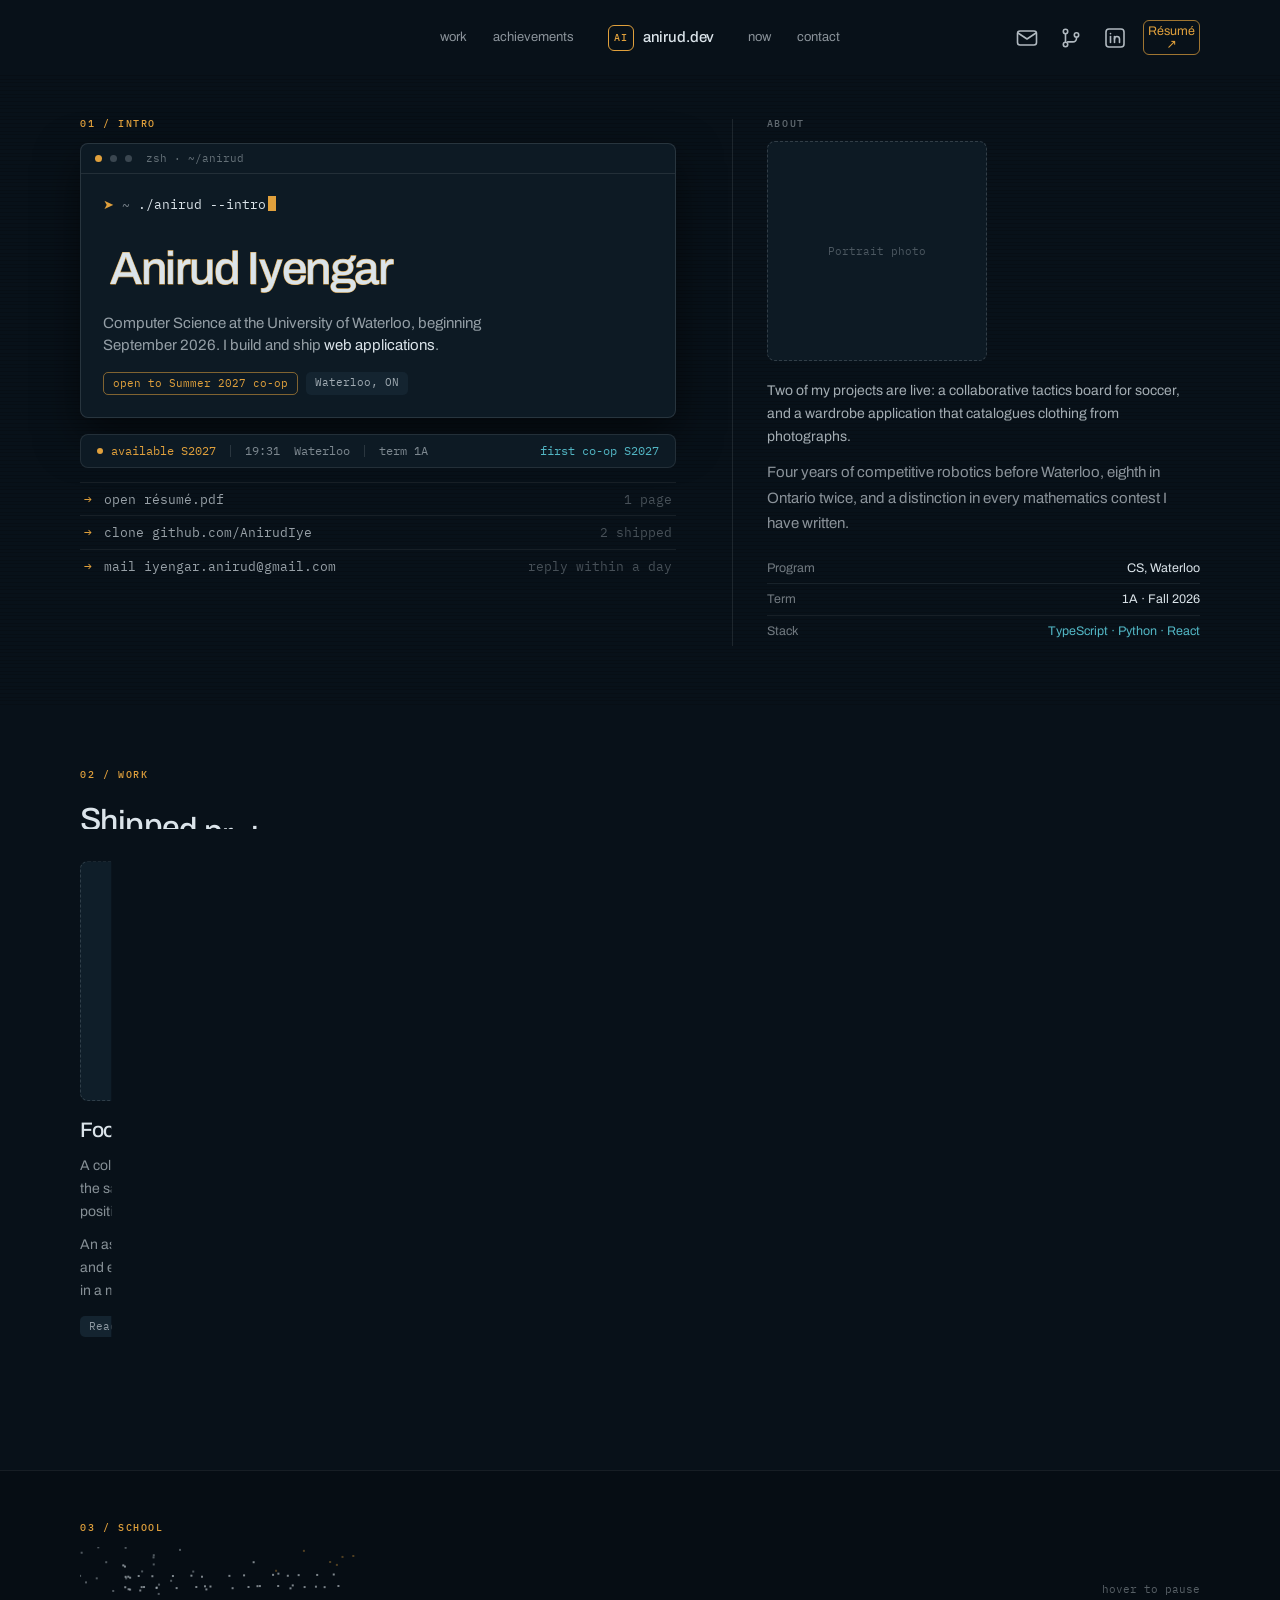
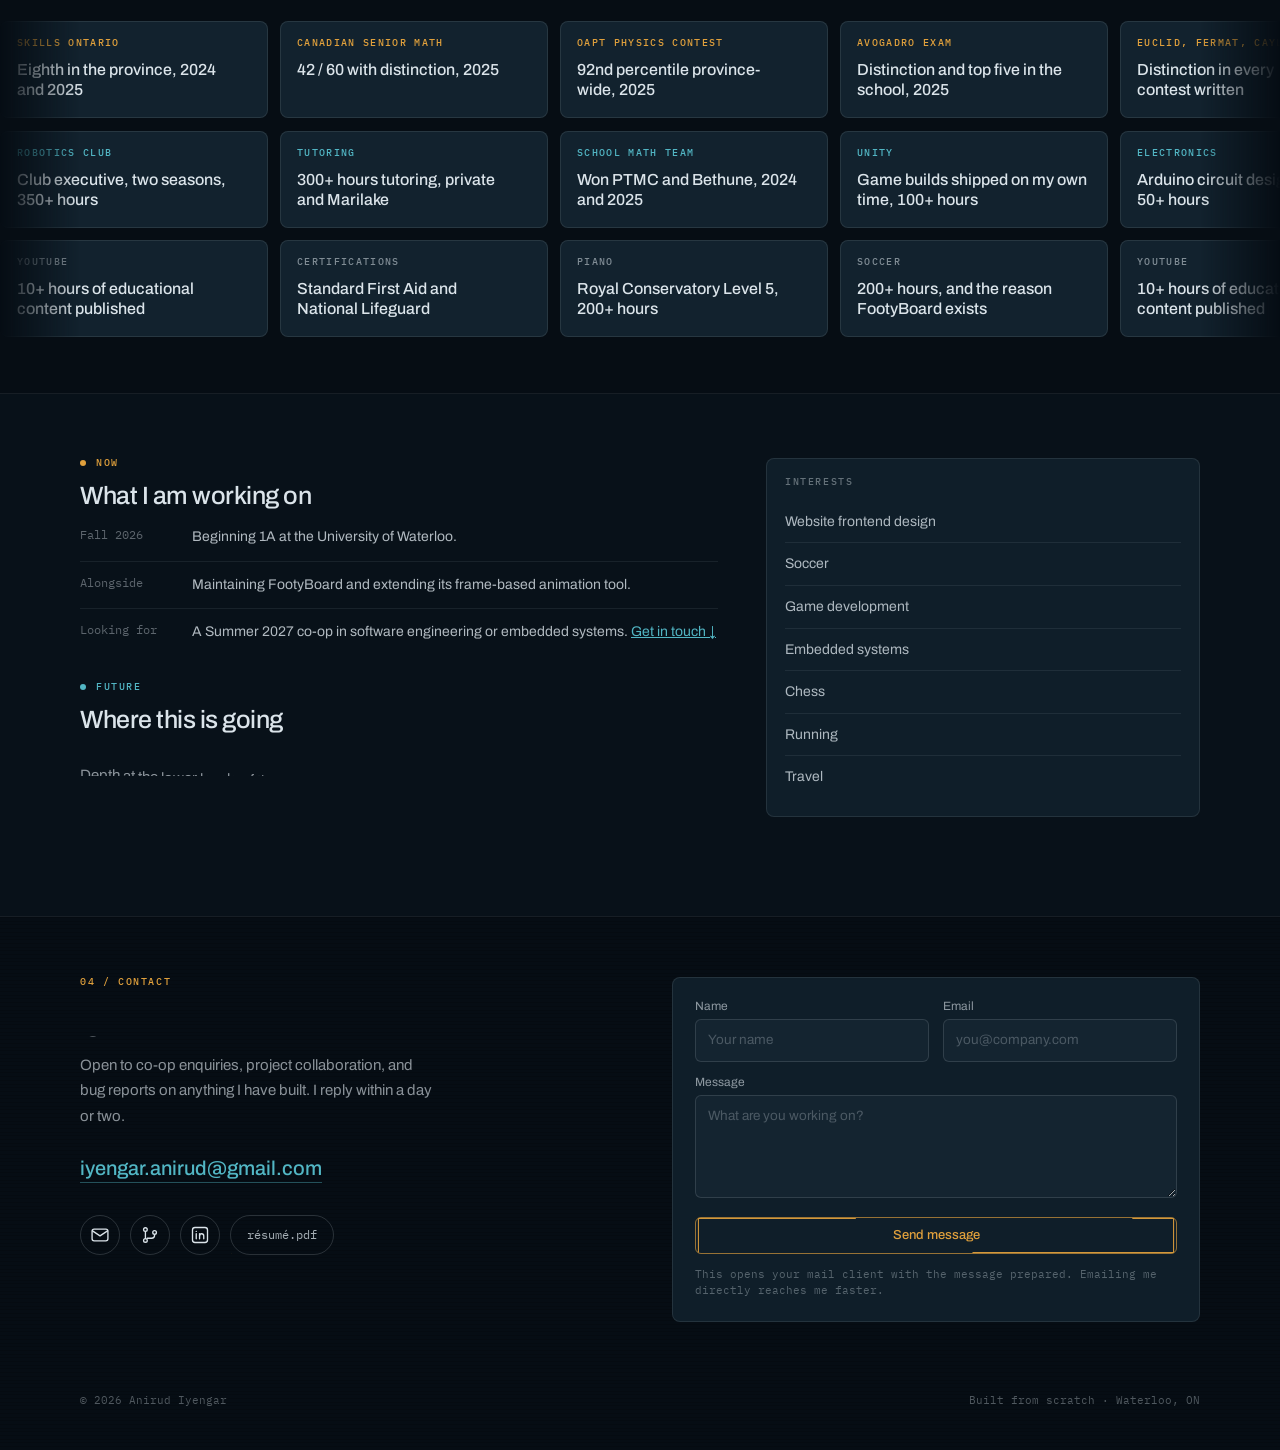
==== commit 73400ecc: "Rename the colour classes to match the palette The modifiers still said red and blue after the repal" ====
--- a/index.html
+++ b/index.html
@@ -17,7 +17,7 @@
 <!-- ?v= is bumped whenever styles.css or script.js changes. GitHub Pages
      serves assets with a 10 minute cache and returning visitors otherwise
      sit on a stale stylesheet against fresh markup. -->
-<link rel="stylesheet" href="styles.css?v=13">
+<link rel="stylesheet" href="styles.css?v=14">
 </head>
 <body>
 
@@ -54,11 +54,11 @@
 <!-- 01 / INTRO -->
 <section class="intro">
   <div class="intro-main">
-    <p class="kicker kicker-red">01 / INTRO</p>
+    <p class="kicker kicker-amber">01 / INTRO</p>
 
     <div class="terminal">
       <div class="term-bar">
-        <span class="dot dot-red"></span><span class="dot"></span><span class="dot"></span>
+        <span class="dot dot-amber"></span><span class="dot"></span><span class="dot"></span>
         <span class="term-path">zsh &middot; ~/anirud</span>
       </div>
       <div class="term-body">
@@ -71,7 +71,7 @@
           <h1>Anirud Iyengar</h1>
           <p class="lede">Computer Science at the University of Waterloo, beginning September 2026. I build and ship <span data-rotate='["web applications","real-time interfaces","AI-backed tools"]'>web applications</span>.</p>
           <div class="tags">
-            <span class="tag tag-red">open to Summer 2027 co-op</span>
+            <span class="tag tag-amber">open to Summer 2027 co-op</span>
             <span class="tag">Waterloo, ON</span>
           </div>
         </div>
@@ -104,14 +104,14 @@
     <dl class="factlist">
       <div><dt>Program</dt><dd>CS, Waterloo</dd></div>
       <div><dt>Term</dt><dd>1A &middot; Fall 2026</dd></div>
-      <div><dt>Stack</dt><dd class="accent-blue">TypeScript &middot; Python &middot; React</dd></div>
+      <div><dt>Stack</dt><dd class="accent-trace">TypeScript &middot; Python &middot; React</dd></div>
     </dl>
   </aside>
 </section>
 
 <!-- 02 / WORK -->
 <section class="work" id="work">
-  <p class="kicker kicker-red">02 / WORK</p>
+  <p class="kicker kicker-amber">02 / WORK</p>
   <h2>Shipped projects</h2>
 
   <div class="projects">
@@ -147,7 +147,7 @@
 <section class="marquee-section" id="achievements">
   <div class="marquee-head">
     <div>
-      <p class="kicker kicker-red">03 / SCHOOL</p>
+      <p class="kicker kicker-amber">03 / SCHOOL</p>
       <h2 data-particles>Before Waterloo</h2>
     </div>
     <span class="hint">hover to pause</span>
@@ -155,19 +155,19 @@
 
   <div class="marquee-rows">
     <div class="marquee" data-speed="58"><div class="marquee-track" data-row="a">
-      <div class="ach"><p class="ach-kicker red">SKILLS ONTARIO</p><p class="ach-title">Eighth in the province, 2024 and 2025</p></div>
-      <div class="ach"><p class="ach-kicker red">CANADIAN SENIOR MATH</p><p class="ach-title">42 / 60 with distinction, 2025</p></div>
-      <div class="ach"><p class="ach-kicker red">OAPT PHYSICS CONTEST</p><p class="ach-title">92nd percentile province-wide, 2025</p></div>
-      <div class="ach"><p class="ach-kicker red">AVOGADRO EXAM</p><p class="ach-title">Distinction and top five in the school, 2025</p></div>
-      <div class="ach"><p class="ach-kicker red">EUCLID, FERMAT, CAYLEY</p><p class="ach-title">Distinction in every contest written</p></div>
+      <div class="ach"><p class="ach-kicker amber">SKILLS ONTARIO</p><p class="ach-title">Eighth in the province, 2024 and 2025</p></div>
+      <div class="ach"><p class="ach-kicker amber">CANADIAN SENIOR MATH</p><p class="ach-title">42 / 60 with distinction, 2025</p></div>
+      <div class="ach"><p class="ach-kicker amber">OAPT PHYSICS CONTEST</p><p class="ach-title">92nd percentile province-wide, 2025</p></div>
+      <div class="ach"><p class="ach-kicker amber">AVOGADRO EXAM</p><p class="ach-title">Distinction and top five in the school, 2025</p></div>
+      <div class="ach"><p class="ach-kicker amber">EUCLID, FERMAT, CAYLEY</p><p class="ach-title">Distinction in every contest written</p></div>
     </div></div>
 
     <div class="marquee" data-speed="72"><div class="marquee-track" data-row="b">
-      <div class="ach"><p class="ach-kicker blue">ROBOTICS CLUB</p><p class="ach-title">Club executive, two seasons, 350+ hours</p></div>
-      <div class="ach"><p class="ach-kicker blue">TUTORING</p><p class="ach-title">300+ hours tutoring, private and Marilake</p></div>
-      <div class="ach"><p class="ach-kicker blue">SCHOOL MATH TEAM</p><p class="ach-title">Won PTMC and Bethune, 2024 and 2025</p></div>
-      <div class="ach"><p class="ach-kicker blue">UNITY</p><p class="ach-title">Game builds shipped on my own time, 100+ hours</p></div>
-      <div class="ach"><p class="ach-kicker blue">ELECTRONICS</p><p class="ach-title">Arduino circuit design and build, 50+ hours</p></div>
+      <div class="ach"><p class="ach-kicker trace">ROBOTICS CLUB</p><p class="ach-title">Club executive, two seasons, 350+ hours</p></div>
+      <div class="ach"><p class="ach-kicker trace">TUTORING</p><p class="ach-title">300+ hours tutoring, private and Marilake</p></div>
+      <div class="ach"><p class="ach-kicker trace">SCHOOL MATH TEAM</p><p class="ach-title">Won PTMC and Bethune, 2024 and 2025</p></div>
+      <div class="ach"><p class="ach-kicker trace">UNITY</p><p class="ach-title">Game builds shipped on my own time, 100+ hours</p></div>
+      <div class="ach"><p class="ach-kicker trace">ELECTRONICS</p><p class="ach-title">Arduino circuit design and build, 50+ hours</p></div>
     </div></div>
 
     <div class="marquee" data-speed="64"><div class="marquee-track" data-row="c">
@@ -183,7 +183,7 @@
 <section class="now" id="now">
   <div class="now-main">
     <div class="now-block">
-      <p class="kicker kicker-red"><span class="bullet red"></span>NOW</p>
+      <p class="kicker kicker-amber"><span class="bullet"></span>NOW</p>
       <h3>What I am working on</h3>
       <div class="timeline">
         <div><span class="when">Fall 2026</span><span>Beginning 1A at the University of Waterloo.</span></div>
@@ -193,7 +193,7 @@
     </div>
 
     <div class="now-block">
-      <p class="kicker kicker-blue"><span class="bullet blue"></span>FUTURE</p>
+      <p class="kicker kicker-trace"><span class="bullet"></span>FUTURE</p>
       <h3>Where this is going</h3>
       <p class="body-quiet wide">Depth at the lower levels of the stack. My work so far is mostly TypeScript and Python, and I want the systems side to match it. Longer term I am aiming at the boundary between software and hardware, which is where four years of robotics pointed me.</p>
     </div>
@@ -219,7 +219,7 @@
 <section class="contact" id="contact">
   <div class="contact-grid">
     <div>
-      <p class="kicker kicker-red">04 / CONTACT</p>
+      <p class="kicker kicker-amber">04 / CONTACT</p>
       <h2>Get in touch</h2>
       <p class="body-quiet narrow">Open to co-op enquiries, project collaboration, and bug reports on anything I have built. I reply within a day or two.</p>
       <a class="email-big" href="mailto:iyengar.anirud@gmail.com">iyengar.anirud@gmail.com</a>
@@ -265,7 +265,7 @@
 <script src="vendor/anime.umd.min.js"></script>
 <script src="script.js?v=12"></script>
 <script src="motion.js?v=12"></script>
-<script src="interactions.js?v=12"></script>
+<script src="interactions.js?v=14"></script>
 <script src="text.js?v=12"></script>
 <script src="backgrounds.js?v=12"></script>
 </body>
--- a/styles.css
+++ b/styles.css
@@ -124,8 +124,8 @@
   align-items: center;
   gap: 10px;
 }
-.kicker-red { color: var(--amber); }
-.kicker-blue { color: var(--trace); }
+.kicker-amber { color: var(--amber); }
+.kicker-trace { color: var(--trace); }
 
 .bullet { width: 6px; height: 6px; border-radius: 50%; background: currentColor; }
 
@@ -251,7 +251,7 @@
   border-radius: 50%;
   background: rgb(var(--ink-rgb) / .22);
 }
-.dot-red { background: var(--amber); }
+.dot-amber { background: var(--amber); }
 
 .term-path {
   font: 400 11px/1 var(--mono);
@@ -311,7 +311,7 @@
   color: rgb(var(--ink-rgb) / .7);
   font: 400 10.5px/1 var(--mono);
 }
-.tag-red {
+.tag-amber {
   background: transparent;
   border: 1px solid rgb(var(--amber-rgb) / .55);
   color: var(--amber);
@@ -399,7 +399,7 @@
 }
 .factlist > div:last-child { border-bottom: 0; }
 .factlist dt { color: var(--t-50); }
-.accent-blue { color: var(--trace); }
+.accent-trace { color: var(--trace); }
 
 /* 02 Work */
 
@@ -554,8 +554,8 @@
   letter-spacing: .14em;
   color: rgb(var(--ink-rgb) / .55);
 }
-.ach-kicker.red { color: var(--amber); }
-.ach-kicker.blue { color: var(--trace); }
+.ach-kicker.amber { color: var(--amber); }
+.ach-kicker.trace { color: var(--trace); }
 
 /* Two lines to a card, kicker and result. The third line these used to
    carry held the contest name and the hours, which is the context that
@@ -931,7 +931,7 @@
    closes the frame. pathLength=1 on the path makes the offset a plain 0 to 1. */
 [data-trace] { position: relative; }
 
-.trace {
+.trace-frame {
   position: absolute;
   inset: 0;
   width: 100%;
@@ -940,7 +940,7 @@
   pointer-events: none;
 }
 
-.trace path {
+.trace-frame path {
   fill: none;
   stroke: var(--amber);
   stroke-width: 1;
@@ -949,13 +949,13 @@
   transition: stroke-dashoffset 560ms cubic-bezier(.65, 0, .35, 1);
 }
 
-[data-trace]:hover .trace path,
-[data-trace]:focus-visible .trace path { stroke-dashoffset: 0; }
+[data-trace]:hover .trace-frame path,
+[data-trace]:focus-visible .trace-frame path { stroke-dashoffset: 0; }
 
 /* On leave it keeps travelling forward instead of rewinding, so the frame
    completes and clears rather than retracing its own path backwards. */
-[data-trace] .trace path { transition-timing-function: cubic-bezier(.4, 0, 1, 1); }
-[data-trace]:hover .trace path { transition-timing-function: cubic-bezier(.65, 0, .35, 1); }
+[data-trace] .trace-frame path { transition-timing-function: cubic-bezier(.4, 0, 1, 1); }
+[data-trace]:hover .trace-frame path { transition-timing-function: cubic-bezier(.65, 0, .35, 1); }
 
 /* Glyph burst particles, positioned from the pointer in interactions.js. */
 .tick {
@@ -1050,6 +1050,6 @@
   /* interactions.js already skips the split and the injected frame under
      reduce, so nothing should match these. Kept as a backstop. */
   .swept-char { animation: none !important; }
-  .trace path { transition: none !important; stroke-dashoffset: 0; }
+  .trace-frame path { transition: none !important; stroke-dashoffset: 0; }
   * { transition-duration: .01ms !important; }
 }
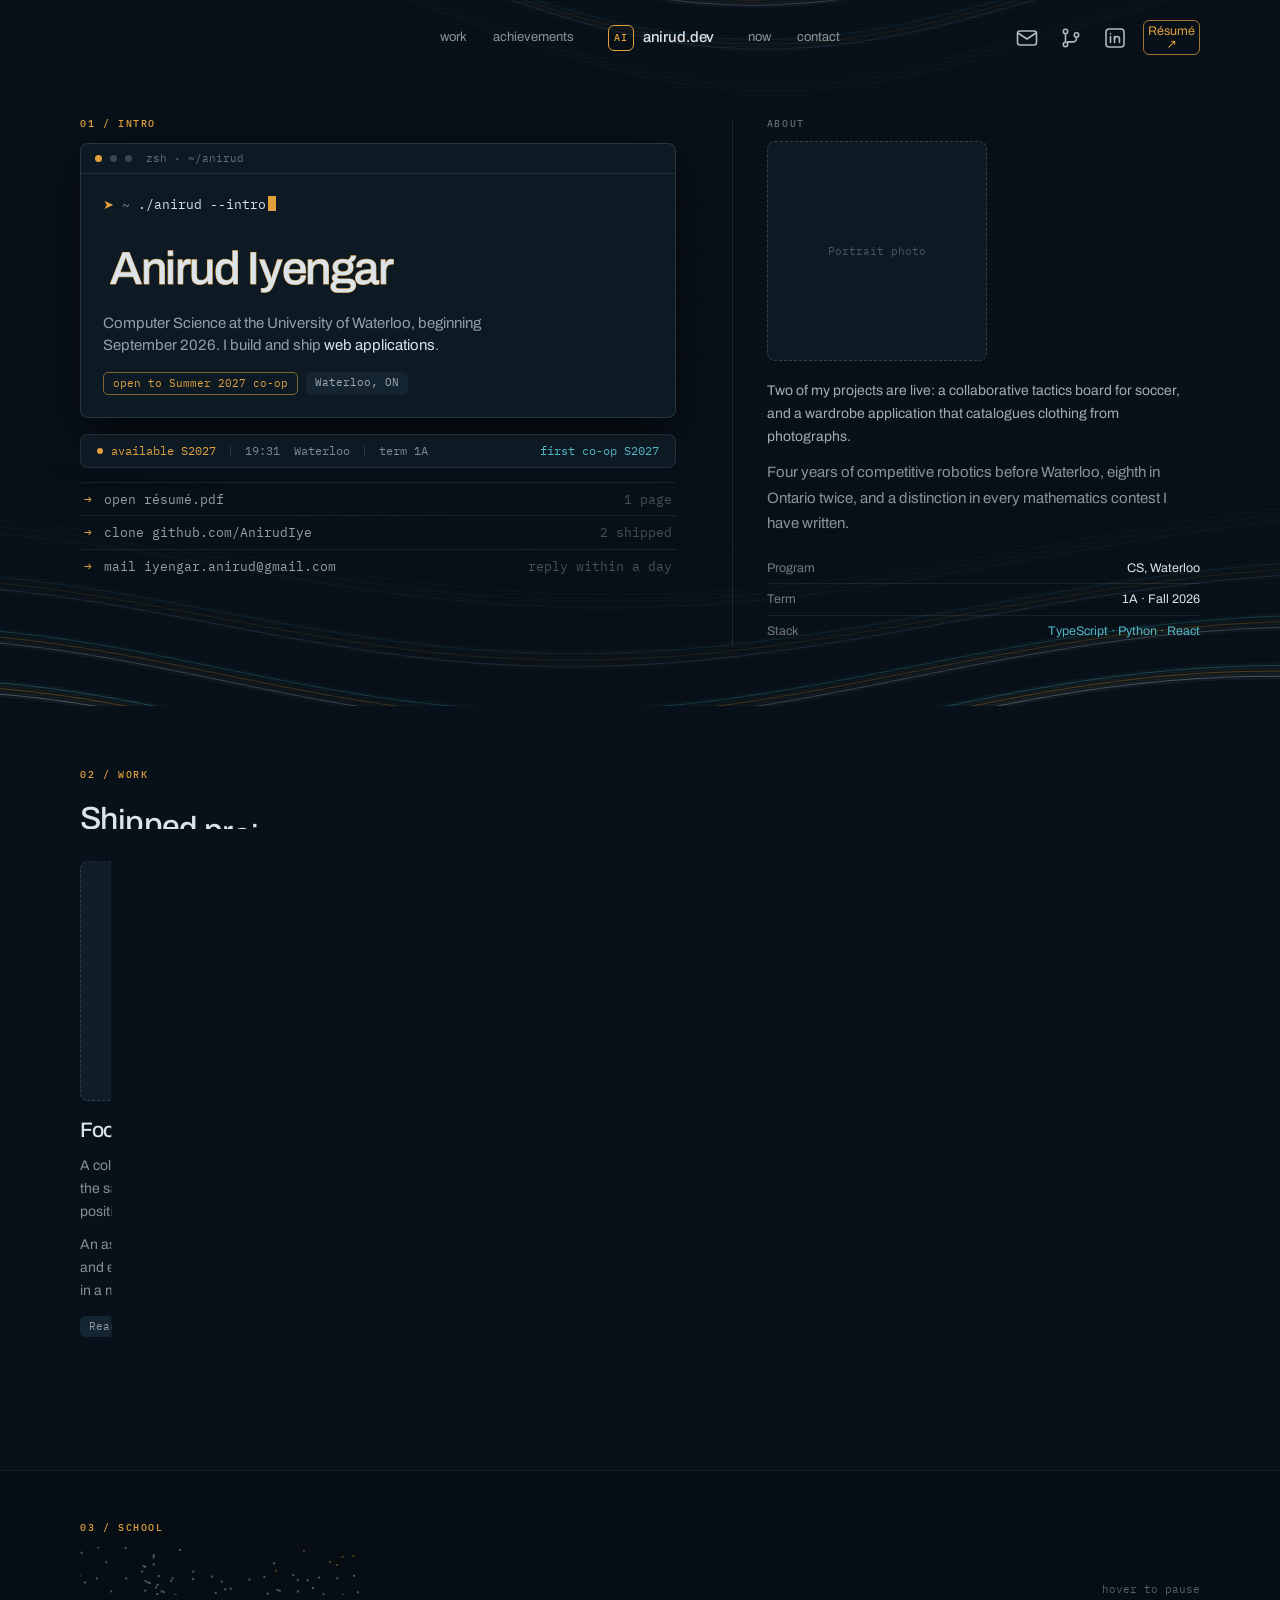
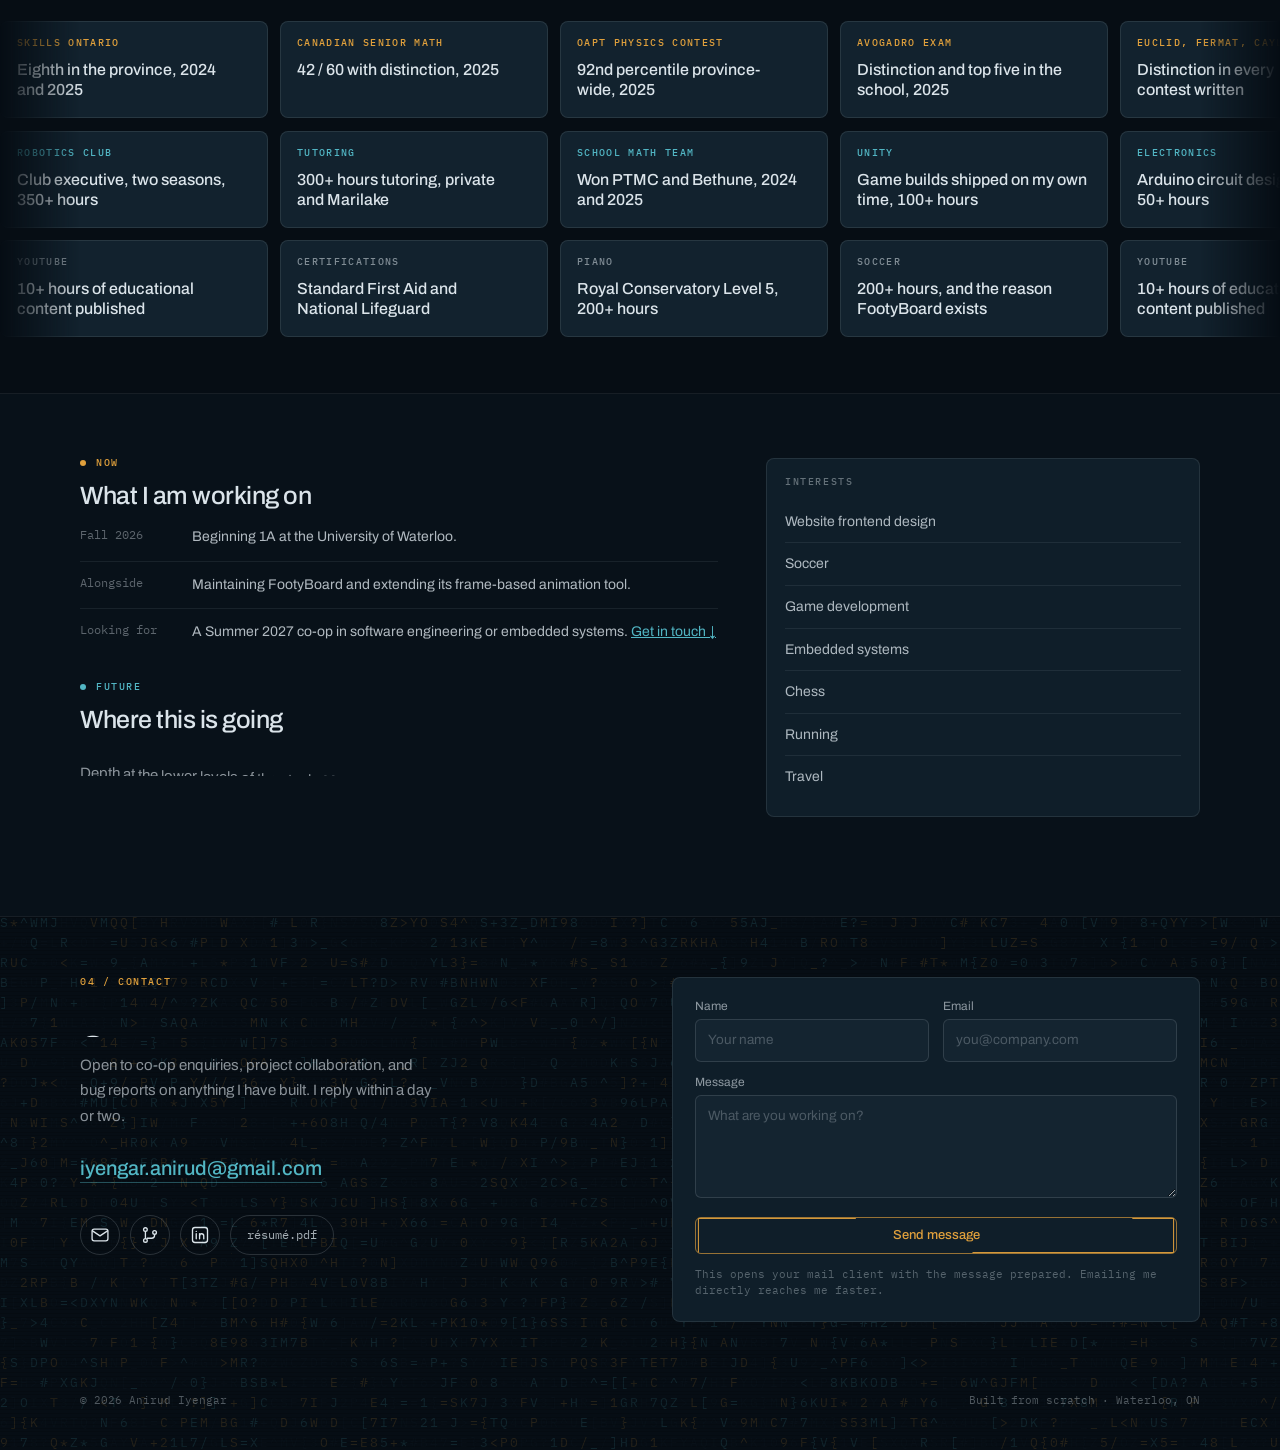
==== commit b663652b: "Run the hero field behind the nav, and drop the header divider Two changes that were really the same" ====
--- a/index.html
+++ b/index.html
@@ -17,7 +17,7 @@
 <!-- ?v= is bumped whenever styles.css or script.js changes. GitHub Pages
      serves assets with a 10 minute cache and returning visitors otherwise
      sit on a stale stylesheet against fresh markup. -->
-<link rel="stylesheet" href="styles.css?v=14">
+<link rel="stylesheet" href="styles.css?v=15">
 </head>
 <body>
 
@@ -267,6 +267,6 @@
 <script src="motion.js?v=12"></script>
 <script src="interactions.js?v=14"></script>
 <script src="text.js?v=12"></script>
-<script src="backgrounds.js?v=12"></script>
+<script src="backgrounds.js?v=15"></script>
 </body>
 </html>
--- a/styles.css
+++ b/styles.css
@@ -751,8 +751,29 @@
    content above the canvas rather than the canvas being pushed behind the
    whole page, so each one stays contained. */
 
-.intro, .contact { position: relative; }
-.intro > *:not(canvas), .contact > *:not(canvas) { position: relative; z-index: 1; }
+.contact { position: relative; }
+.contact > *:not(canvas) { position: relative; z-index: 1; }
+
+/* The scanner covers the header as well as the intro, so the field starts
+   at the very top of the page rather than under the nav. It cannot live
+   inside .intro for that reason, and the header is a sibling of main
+   rather than a child, so no single element wraps both. The backdrop is
+   therefore its own layer, pinned to the top of the document and sized in
+   backgrounds.js down to the bottom of the intro.
+
+   z-index -1 puts it under ordinary page content without every header and
+   intro child having to declare a stacking position of its own. It still
+   paints above the body background, which is the root canvas and always
+   goes down first. */
+.hero-bg {
+  position: absolute;
+  top: 0;
+  left: 0;
+  right: 0;
+  z-index: -1;
+  pointer-events: none;
+  overflow: hidden;
+}
 
 .bg-scanner, .bg-glitch {
   position: absolute;
@@ -771,7 +792,7 @@
 
 /* Finishing passes done in CSS rather than canvas: free, pixel exact, and
    they cost the animation loop nothing. */
-.intro::after,
+.hero-bg::after,
 .contact::after {
   content: '';
   position: absolute;
@@ -783,14 +804,16 @@
     rgba(0, 0, 0, .16) 0 1px, transparent 1px 3.7px);
 }
 
-.intro::before {
+.hero-bg::before {
   content: '';
   position: absolute;
   inset: 0;
   z-index: 0;
   pointer-events: none;
-  /* Vignette, so the lines fade out at the edges instead of being cut. */
-  background: radial-gradient(ellipse at 40% 45%, transparent 35%, var(--bg) 100%);
+  /* Vignette, so the lines fade out at the edges instead of being cut.
+     The centre sits a little above the middle now that the field also
+     covers the header, which keeps the brightest part on the terminal. */
+  background: radial-gradient(ellipse at 40% 52%, transparent 35%, var(--bg) 100%);
 }
 
 /* Text effects
@@ -976,7 +999,6 @@
     grid-template-columns: auto auto;
     justify-content: space-between;
     padding: 14px 20px;
-    border-bottom: 1px solid var(--line);
   }
   .head-spacer { display: none; }
 
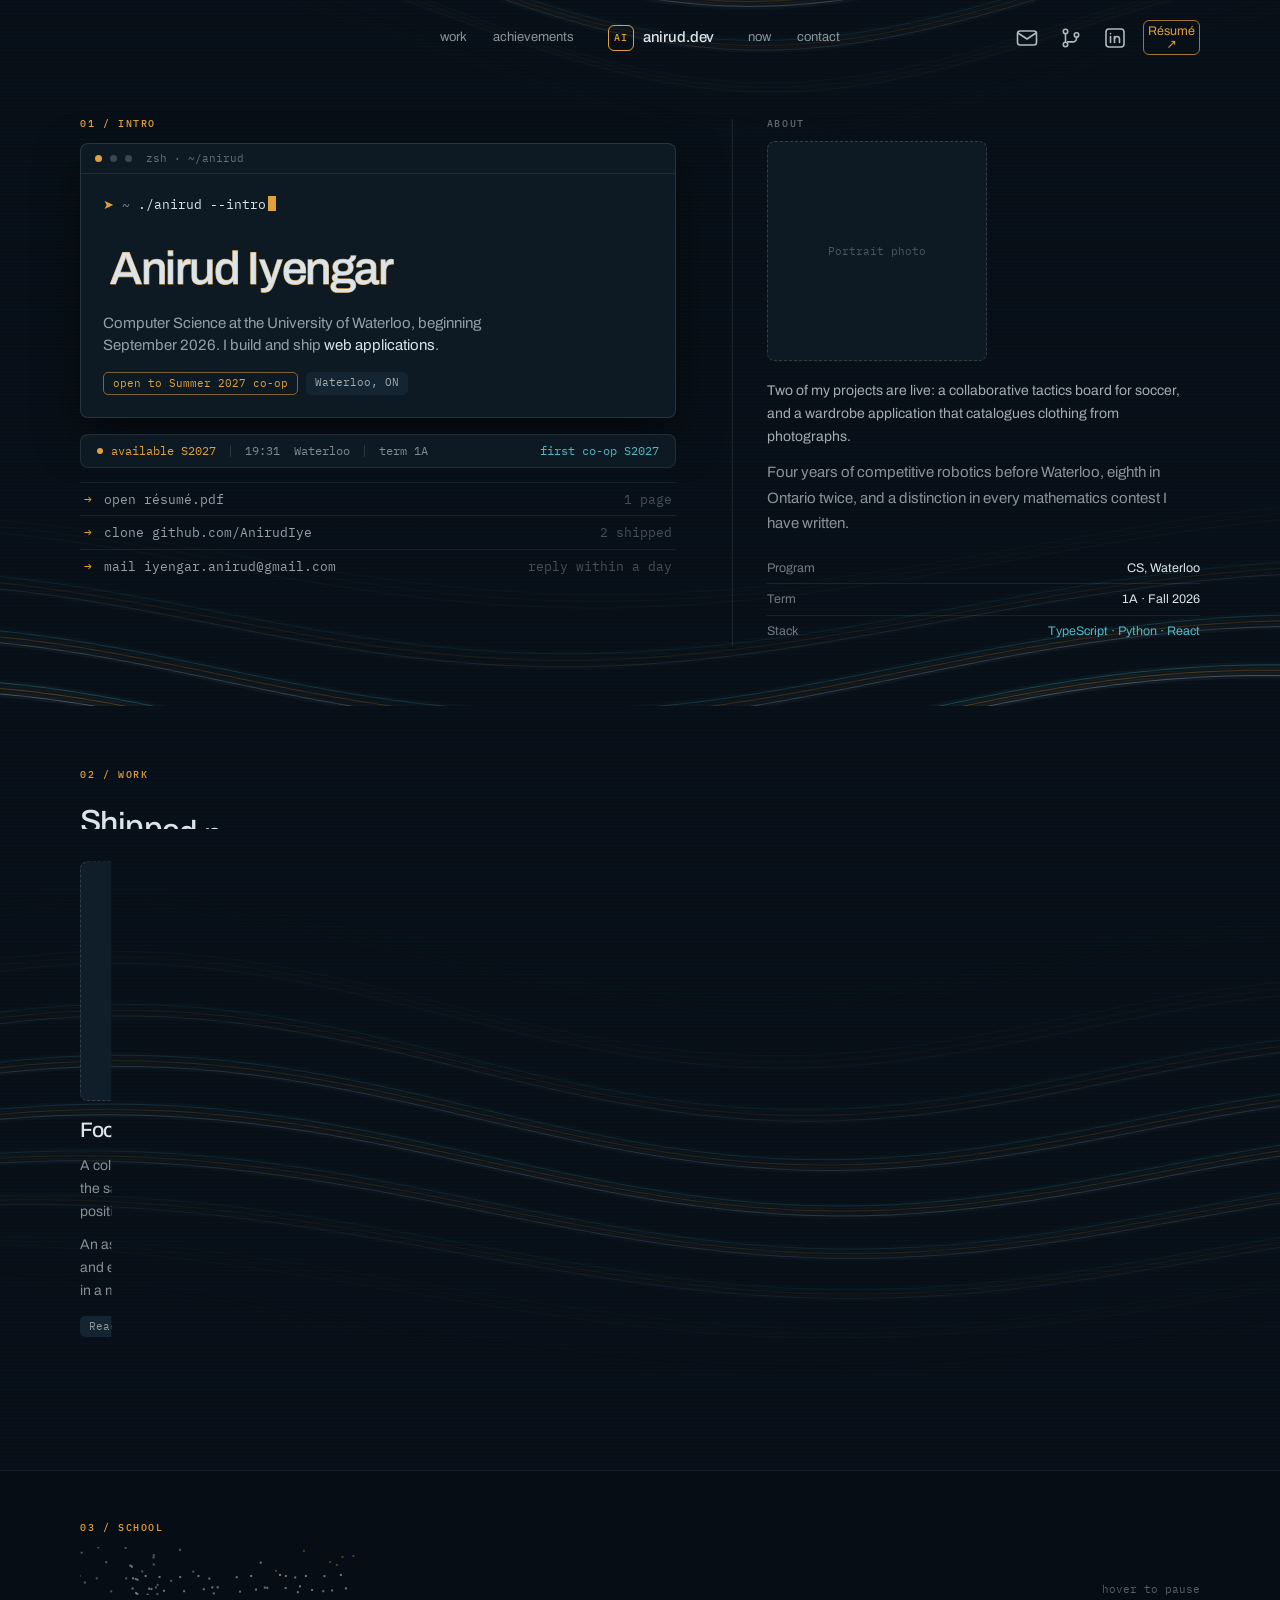
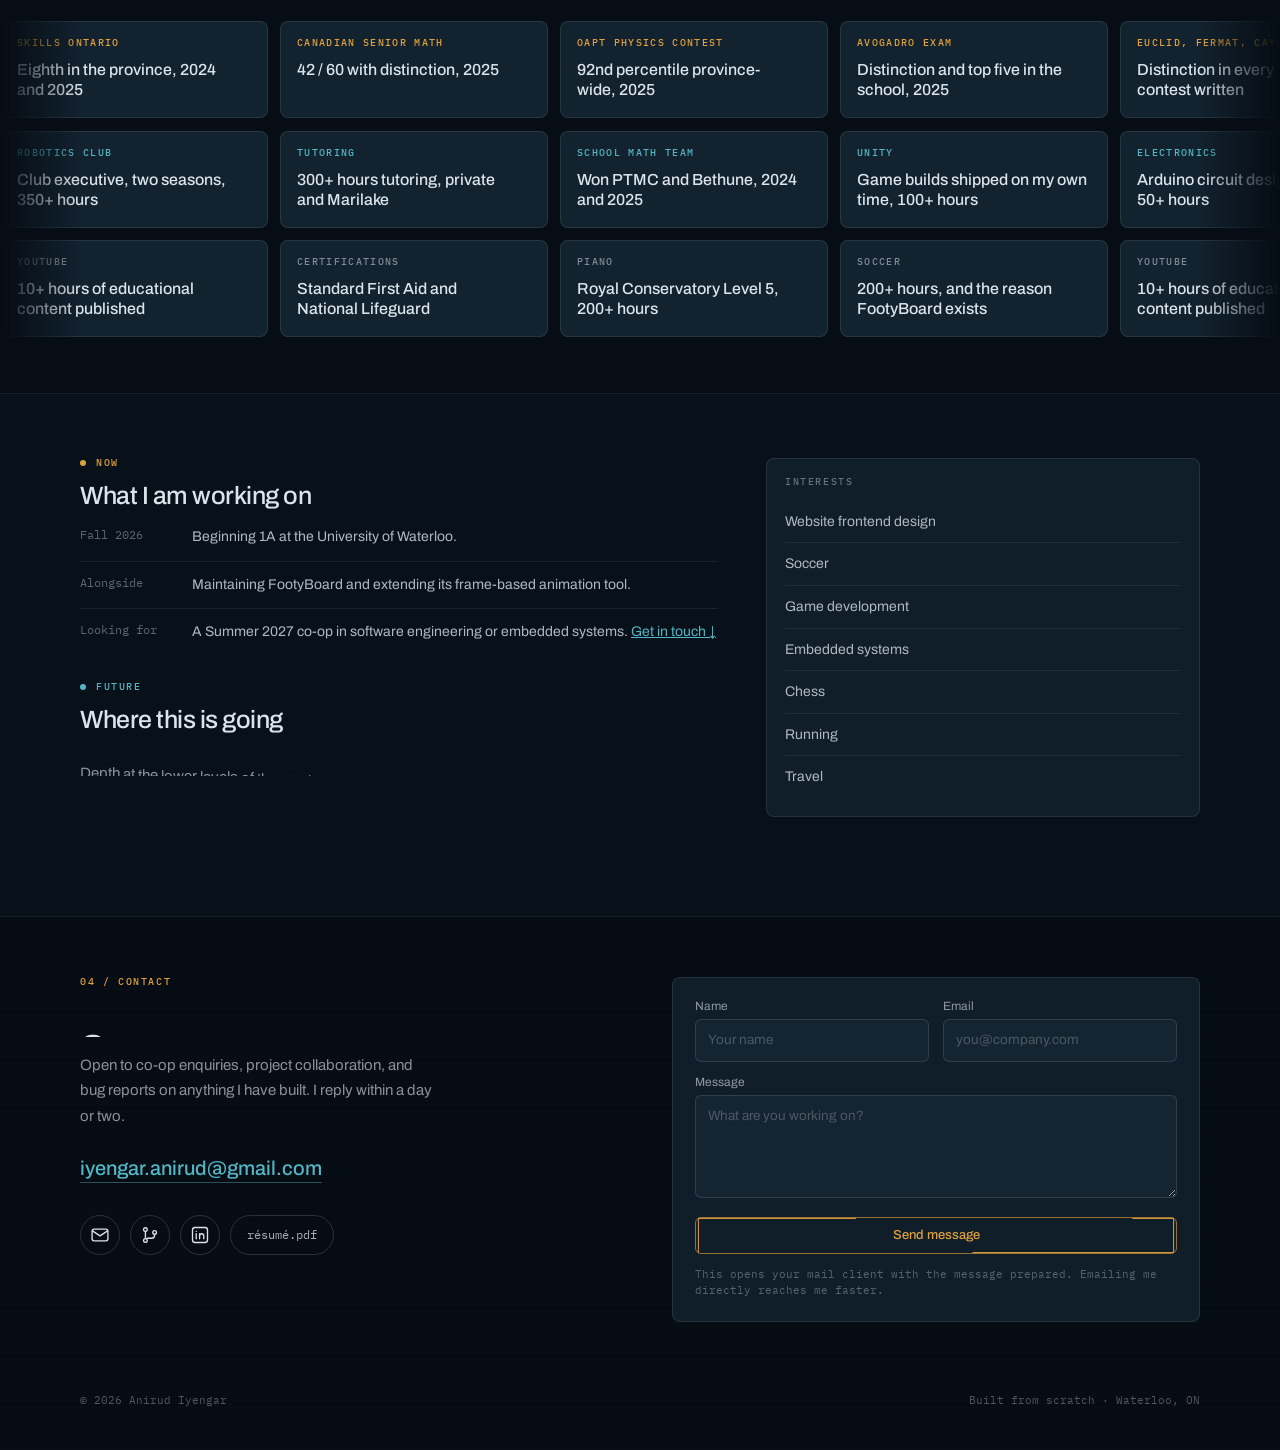
==== commit ebb0661f: "Run the ambient field behind the work section, and drop the letter grid The page ran two unrelated a" ====
--- a/index.html
+++ b/index.html
@@ -17,7 +17,7 @@
 <!-- ?v= is bumped whenever styles.css or script.js changes. GitHub Pages
      serves assets with a 10 minute cache and returning visitors otherwise
      sit on a stale stylesheet against fresh markup. -->
-<link rel="stylesheet" href="styles.css?v=15">
+<link rel="stylesheet" href="styles.css?v=16">
 </head>
 <body>
 
@@ -110,7 +110,7 @@
 </section>
 
 <!-- 02 / WORK -->
-<section class="work" id="work">
+<section class="work has-field" id="work">
   <p class="kicker kicker-amber">02 / WORK</p>
   <h2>Shipped projects</h2>
 
@@ -216,7 +216,7 @@
 </section>
 
 <!-- 04 / CONTACT -->
-<section class="contact" id="contact">
+<section class="contact has-field" id="contact">
   <div class="contact-grid">
     <div>
       <p class="kicker kicker-amber">04 / CONTACT</p>
@@ -267,6 +267,6 @@
 <script src="motion.js?v=12"></script>
 <script src="interactions.js?v=14"></script>
 <script src="text.js?v=12"></script>
-<script src="backgrounds.js?v=15"></script>
+<script src="backgrounds.js?v=16"></script>
 </body>
 </html>
--- a/styles.css
+++ b/styles.css
@@ -744,15 +744,35 @@
   color: rgb(var(--ink-rgb) / .35);
 }
 
-/* Backgrounds
-   -----------
-   Canvases are inserted as the first child of their section by
-   backgrounds.js. Both sections get position:relative and lift their own
-   content above the canvas rather than the canvas being pushed behind the
-   whole page, so each one stays contained. */
-
-.contact { position: relative; }
-.contact > *:not(canvas) { position: relative; z-index: 1; }
+/* Ambient field
+   -------------
+   One effect, three intensities, placed by role rather than painted behind
+   everything. The intro and the work section carry the two things a reader
+   is meant to look at, so they get the field; the achievement rows and the
+   now block carry dense reading and stay on clean ground. Contact gets the
+   faintest pass, which closes the page on the same note it opened with.
+
+   Every host declares its own strength and nothing else. Strength is the
+   only thing that varies, which is what makes this one effect rather than
+   three.
+
+   There is deliberately no vignette. One used to be declared on ::before,
+   and it never painted: ::before, the canvas and ::after all sit at
+   z-index 0, so they paint in tree order, and ::before comes before the
+   canvas. It was fading to each host's own ground colour underneath an
+   almost-transparent canvas, so it did nothing at all. Raising it above the
+   canvas was tried and rejected: at its stops, transparent to ground by
+   35%, it erases most of the hero field, and those stops had never been
+   tuned against a layer that actually rendered. ::after is above the canvas
+   for the same tree-order reason, which is why the scanline does work.
+
+   Canvases are inserted as the first child of their host by backgrounds.js.
+   The host gets position:relative and lifts its own content above the
+   canvas rather than the canvas being pushed behind the whole page, so each
+   field stays contained. */
+
+.has-field { position: relative; }
+.has-field > *:not(canvas) { position: relative; z-index: 1; }
 
 /* The scanner covers the header as well as the intro, so the field starts
    at the very top of the page rather than under the nav. It cannot live
@@ -775,25 +795,19 @@
   overflow: hidden;
 }
 
-.bg-scanner, .bg-glitch {
+.bg-scanner {
   position: absolute;
   inset: 0;
   z-index: 0;
   pointer-events: none;
   display: block;
-}
-
-.bg-scanner { opacity: .5; }
-
-/* Quiet enough to read as texture. At full strength a character grid
-   behind a contact form is unreadable, which is the usual failure of this
-   effect. */
-.bg-glitch { opacity: .14; }
-
-/* Finishing passes done in CSS rather than canvas: free, pixel exact, and
-   they cost the animation loop nothing. */
-.hero-bg::after,
-.contact::after {
+  opacity: var(--field-strength, .5);
+}
+
+/* Finishing pass done in CSS rather than canvas: free, pixel exact, and it
+   costs the animation loop nothing. */
+.has-field::after,
+.hero-bg::after {
   content: '';
   position: absolute;
   inset: 0;
@@ -804,17 +818,12 @@
     rgba(0, 0, 0, .16) 0 1px, transparent 1px 3.7px);
 }
 
-.hero-bg::before {
-  content: '';
-  position: absolute;
-  inset: 0;
-  z-index: 0;
-  pointer-events: none;
-  /* Vignette, so the lines fade out at the edges instead of being cut.
-     The centre sits a little above the middle now that the field also
-     covers the header, which keeps the brightest part on the terminal. */
-  background: radial-gradient(ellipse at 40% 52%, transparent 35%, var(--bg) 100%);
-}
+/* Strength falls on the way down the page: the hero states the effect, the
+   work section carries it quietly behind the two cards that matter, and
+   contact closes on the faintest pass of it. */
+.hero-bg { --field-strength: .5; }
+.work    { --field-strength: .28; }
+.contact { --field-strength: .18; }
 
 /* Text effects
    ------------
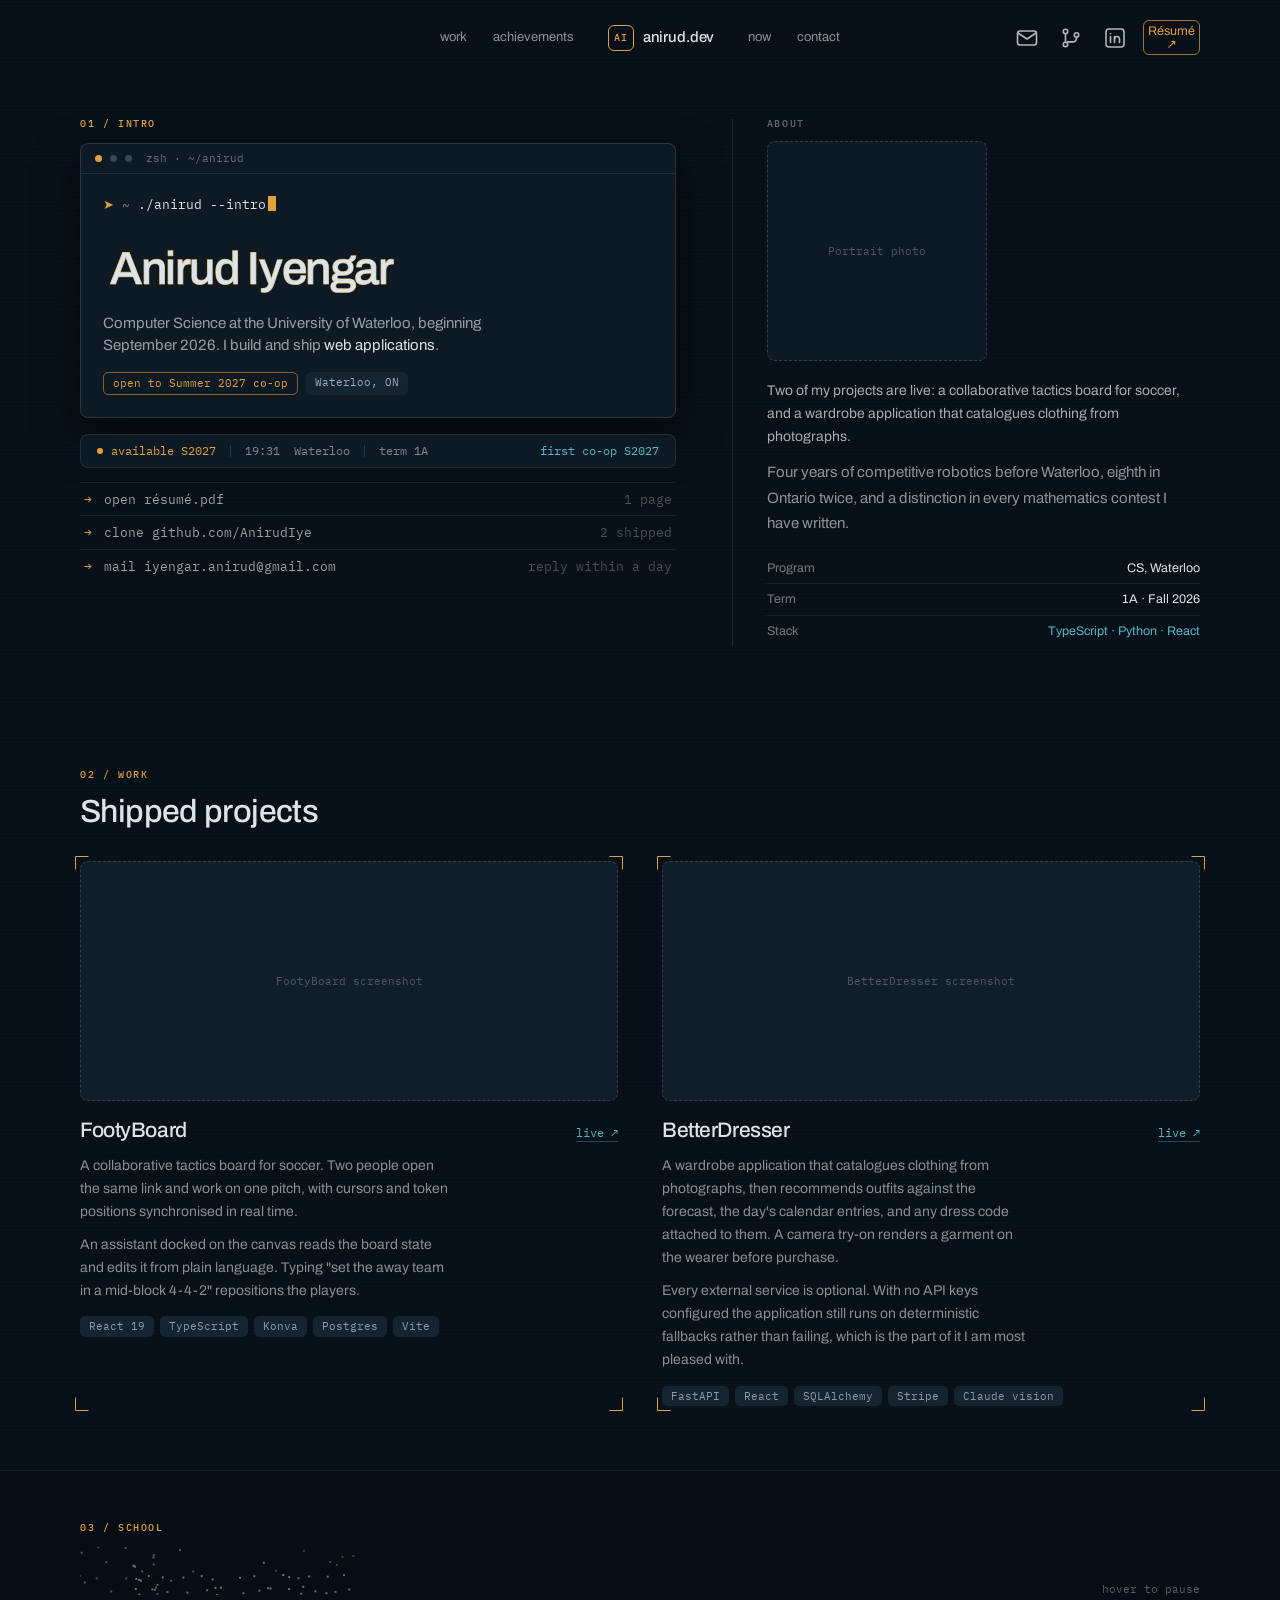
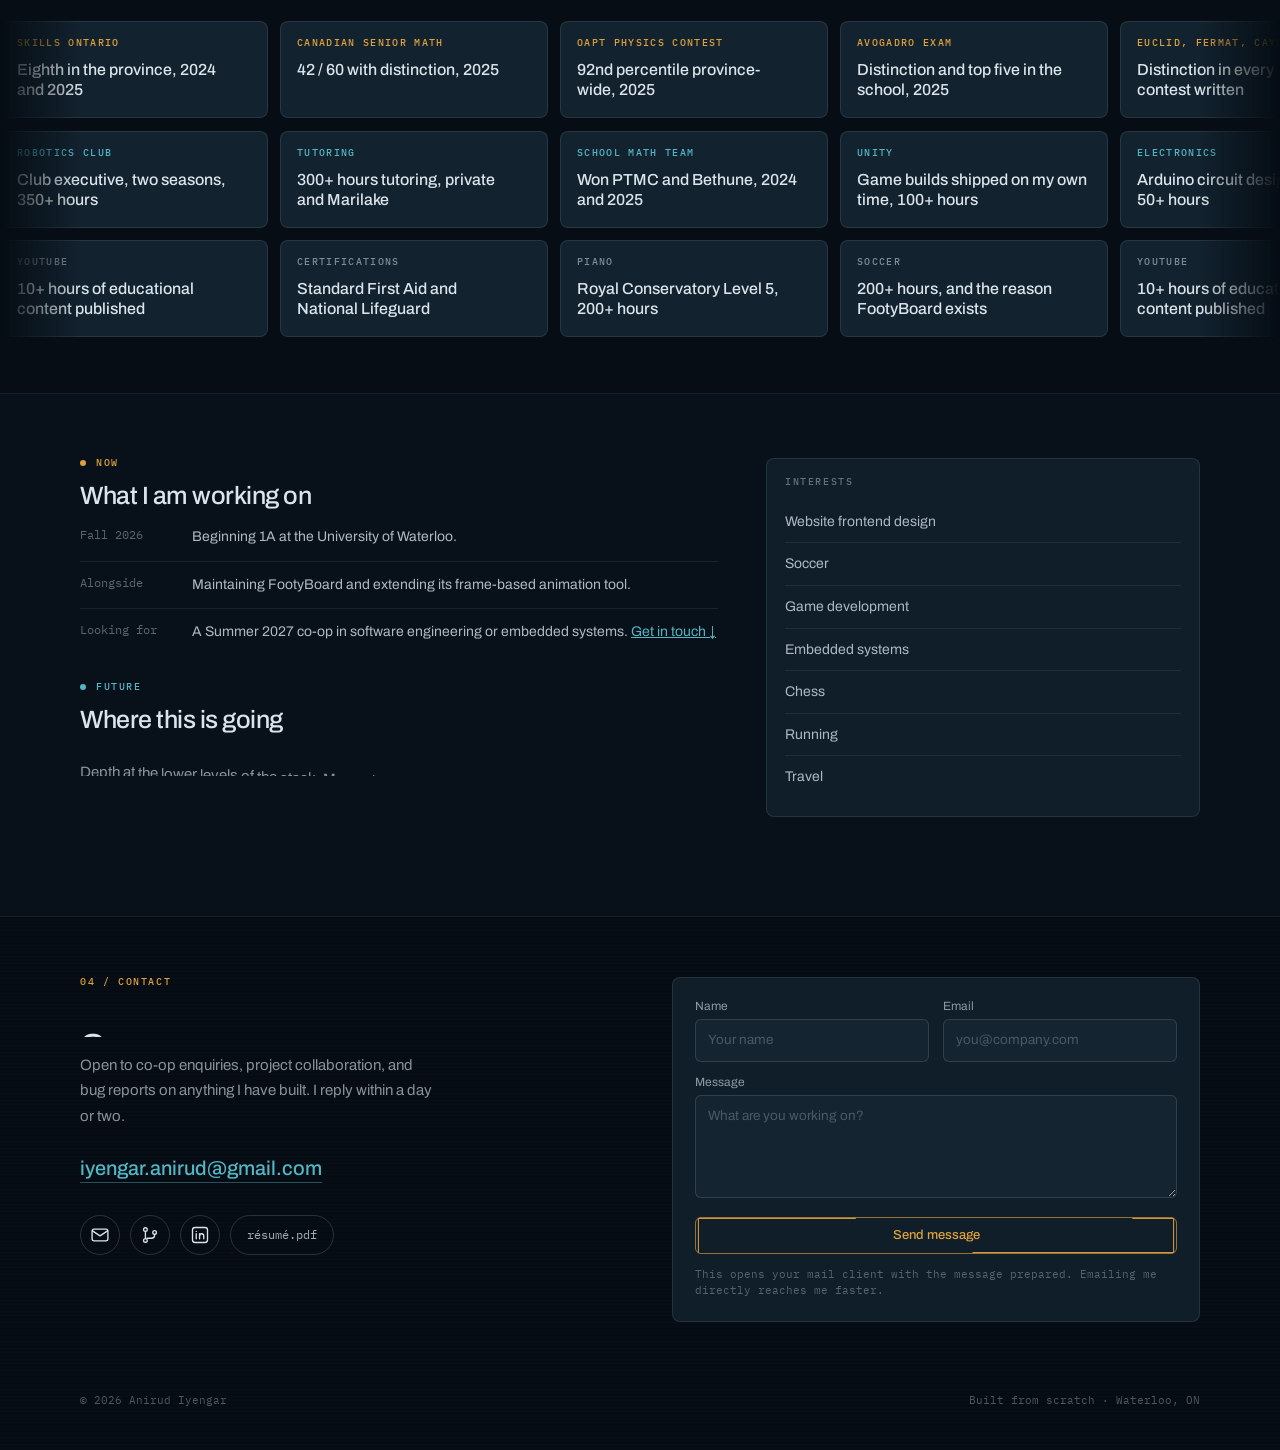
==== commit 054ac390: "Draw the work cards on load rather than hiding them until you scroll The two project cards are the r" ====
--- a/index.html
+++ b/index.html
@@ -17,7 +17,7 @@
 <!-- ?v= is bumped whenever styles.css or script.js changes. GitHub Pages
      serves assets with a 10 minute cache and returning visitors otherwise
      sit on a stale stylesheet against fresh markup. -->
-<link rel="stylesheet" href="styles.css?v=16">
+<link rel="stylesheet" href="styles.css?v=17">
 </head>
 <body>
 
@@ -112,7 +112,7 @@
 <!-- 02 / WORK -->
 <section class="work has-field" id="work">
   <p class="kicker kicker-amber">02 / WORK</p>
-  <h2>Shipped projects</h2>
+  <h2 data-plot>Shipped projects</h2>
 
   <div class="projects">
     <article class="project">
@@ -264,7 +264,7 @@
 
 <script src="vendor/anime.umd.min.js"></script>
 <script src="script.js?v=12"></script>
-<script src="motion.js?v=12"></script>
+<script src="motion.js?v=13"></script>
 <script src="interactions.js?v=14"></script>
 <script src="text.js?v=12"></script>
 <script src="backgrounds.js?v=16"></script>
--- a/styles.css
+++ b/styles.css
@@ -989,6 +989,63 @@
 [data-trace] .trace-frame path { transition-timing-function: cubic-bezier(.4, 0, 1, 1); }
 [data-trace]:hover .trace-frame path { transition-timing-function: cubic-bezier(.65, 0, .35, 1); }
 
+/* Work section plot pass
+   ----------------------
+   The cards are never hidden. Everything here is drawn over content that is
+   already legible at first paint, which is the whole reason this replaced a
+   scrubbed clip wipe: at the top of the page that wipe had the first project
+   91% clipped away and the second one 100%, and it did not finish until the
+   reader had scrolled roughly 500px. The projects are the reason this page
+   exists.
+
+   Positioned by the card rather than measured in JS, so the marks stay on the
+   corners at any card size. */
+
+.project { position: relative; }
+
+.plot-mark {
+  position: absolute;
+  width: 14px;
+  height: 14px;
+  overflow: visible;
+  pointer-events: none;
+  z-index: 2;
+}
+
+.plot-mark path {
+  fill: none;
+  stroke: var(--amber);
+  stroke-width: 1;
+}
+
+/* One path, rotated to each corner, so the bracket always opens inward. */
+.plot-mark-tl { top: -5px; left: -5px; }
+.plot-mark-tr { top: -5px; right: -5px; transform: rotate(90deg); }
+.plot-mark-br { bottom: -5px; right: -5px; transform: rotate(180deg); }
+.plot-mark-bl { bottom: -5px; left: -5px; transform: rotate(270deg); }
+
+/* The plotter head. A hairline with a short trail above it, so the direction
+   of travel is legible in a still frame. */
+.plot-scan {
+  position: absolute;
+  left: -6px;
+  right: -6px;
+  top: 0;
+  height: 34px;
+  pointer-events: none;
+  z-index: 2;
+  opacity: 0;
+  will-change: transform, opacity;
+  background:
+    linear-gradient(to bottom,
+      transparent 0%,
+      rgb(var(--trace-rgb) / .13) 82%,
+      transparent 82%),
+    linear-gradient(to bottom,
+      transparent calc(100% - 1px),
+      var(--amber) calc(100% - 1px));
+}
+
 /* Glyph burst particles, positioned from the pointer in interactions.js. */
 .tick {
   position: absolute;
@@ -1082,5 +1139,6 @@
      reduce, so nothing should match these. Kept as a backstop. */
   .swept-char { animation: none !important; }
   .trace-frame path { transition: none !important; stroke-dashoffset: 0; }
+  .plot-mark, .plot-scan { display: none; }
   * { transition-duration: .01ms !important; }
 }
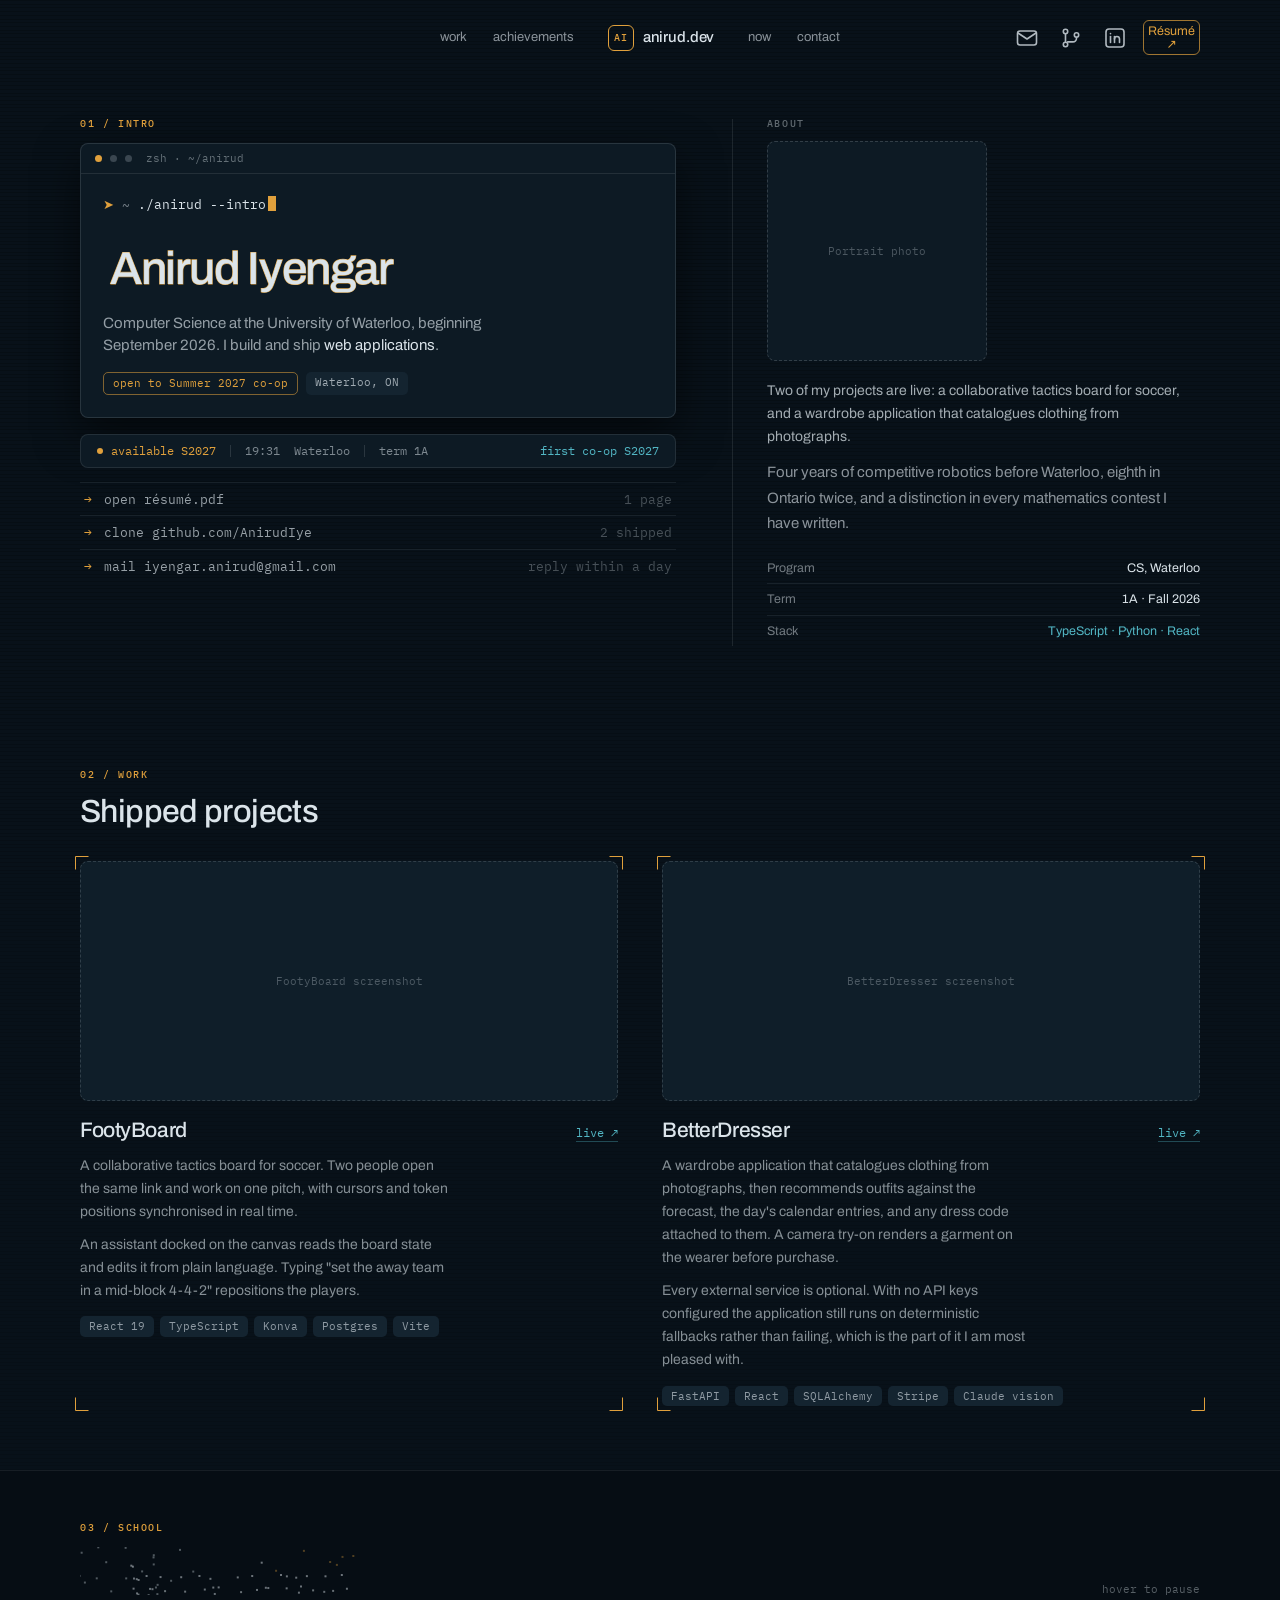
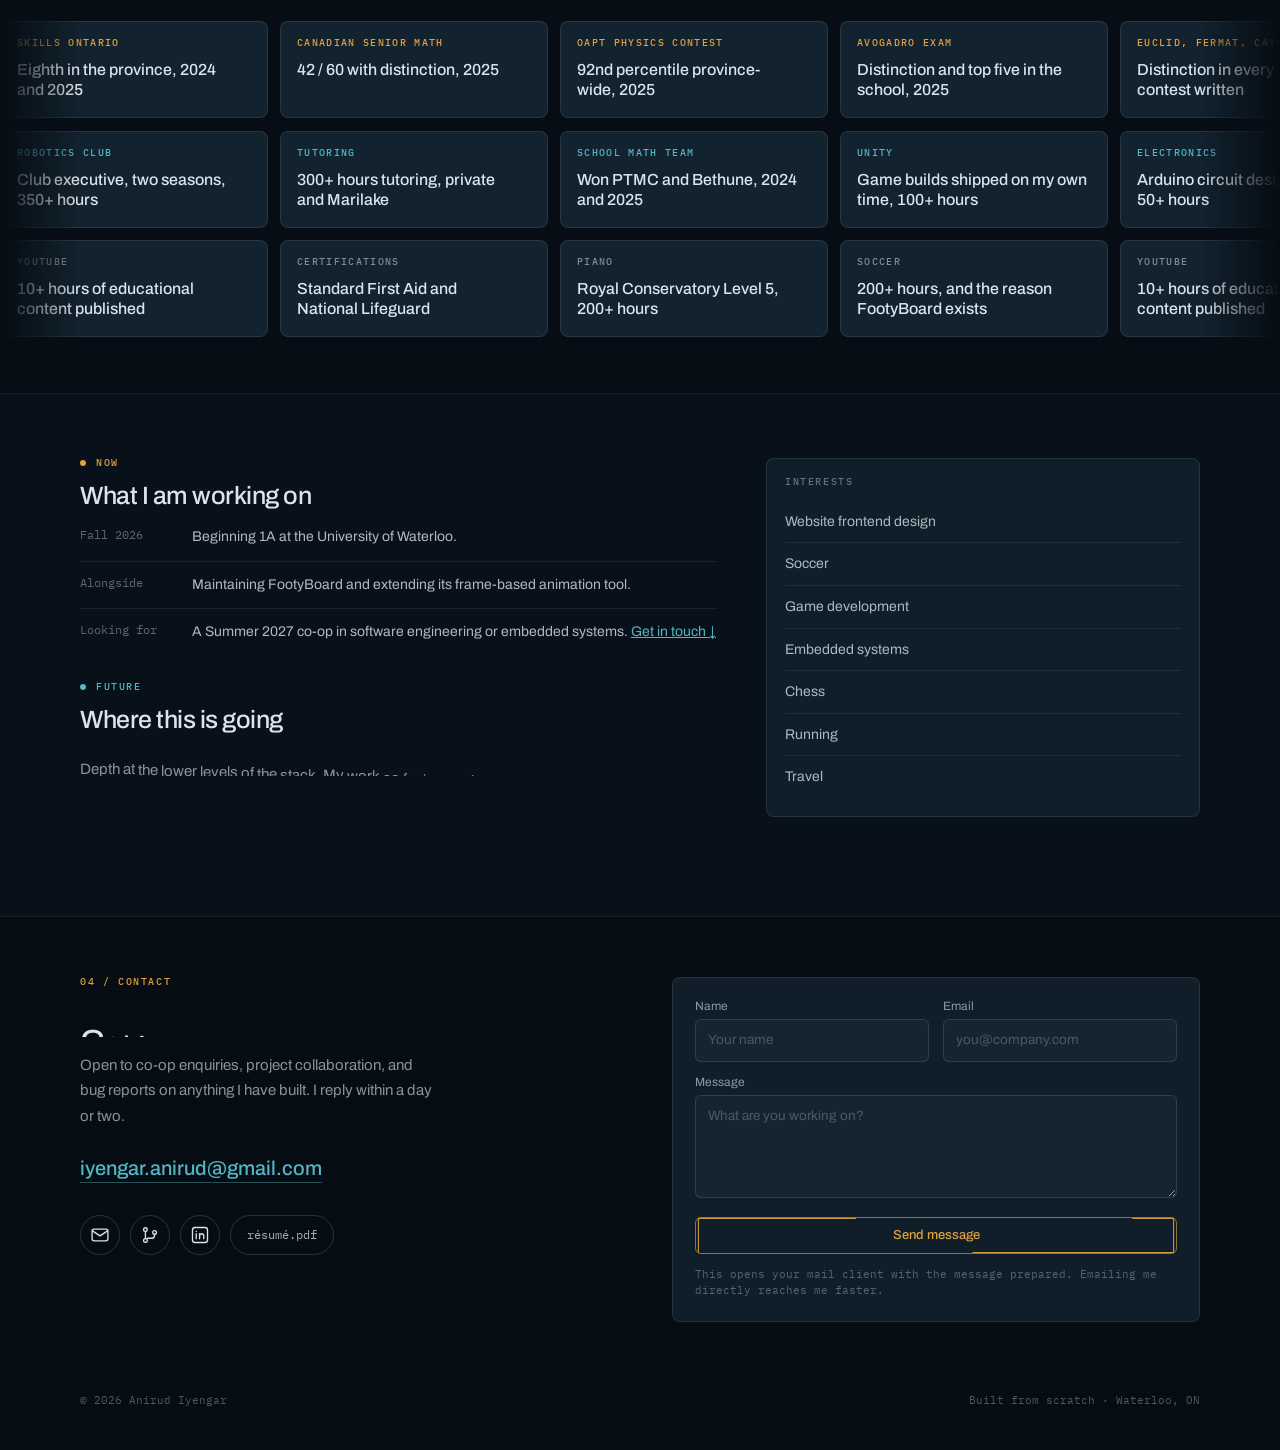
==== commit 43e4a4f5: "Run one unbroken field from the top of the page through the builds The work section had a field of i" ====
--- a/index.html
+++ b/index.html
@@ -17,7 +17,7 @@
 <!-- ?v= is bumped whenever styles.css or script.js changes. GitHub Pages
      serves assets with a 10 minute cache and returning visitors otherwise
      sit on a stale stylesheet against fresh markup. -->
-<link rel="stylesheet" href="styles.css?v=17">
+<link rel="stylesheet" href="styles.css?v=18">
 </head>
 <body>
 
@@ -110,7 +110,7 @@
 </section>
 
 <!-- 02 / WORK -->
-<section class="work has-field" id="work">
+<section class="work" id="work">
   <p class="kicker kicker-amber">02 / WORK</p>
   <h2 data-plot>Shipped projects</h2>
 
@@ -267,6 +267,6 @@
 <script src="motion.js?v=13"></script>
 <script src="interactions.js?v=14"></script>
 <script src="text.js?v=12"></script>
-<script src="backgrounds.js?v=16"></script>
+<script src="backgrounds.js?v=17"></script>
 </body>
 </html>
--- a/styles.css
+++ b/styles.css
@@ -746,15 +746,19 @@
 
 /* Ambient field
    -------------
-   One effect, three intensities, placed by role rather than painted behind
-   everything. The intro and the work section carry the two things a reader
-   is meant to look at, so they get the field; the achievement rows and the
-   now block carry dense reading and stay on clean ground. Contact gets the
-   faintest pass, which closes the page on the same note it opened with.
-
-   Every host declares its own strength and nothing else. Strength is the
-   only thing that varies, which is what makes this one effect rather than
-   three.
+   One effect, two mounts, placed by role rather than painted behind
+   everything. The first runs unbroken from the top of the document to the
+   bottom of the work section, so the header, the intro and the two project
+   cards sit on one continuous piece of it. The achievement rows and the now
+   block carry dense reading and stay on clean ground. Contact closes on the
+   faintest pass of it.
+
+   Every field is edge to edge. That is why the top one is a document-level
+   layer rather than a canvas inside .work: .work is capped at --maxw and
+   centred, so a canvas hosted there stopped 80px short of both edges on a
+   wide screen while the header above it ran full bleed. .contact and
+   .marquee-section are already full bleed and cap their inner blocks
+   instead, which is the pattern at the top of this file.
 
    There is deliberately no vignette. One used to be declared on ::before,
    and it never painted: ::before, the canvas and ::after all sit at
@@ -774,17 +778,23 @@
 .has-field { position: relative; }
 .has-field > *:not(canvas) { position: relative; z-index: 1; }
 
-/* The scanner covers the header as well as the intro, so the field starts
-   at the very top of the page rather than under the nav. It cannot live
-   inside .intro for that reason, and the header is a sibling of main
-   rather than a child, so no single element wraps both. The backdrop is
-   therefore its own layer, pinned to the top of the document and sized in
-   backgrounds.js down to the bottom of the intro.
-
-   z-index -1 puts it under ordinary page content without every header and
-   intro child having to declare a stacking position of its own. It still
-   paints above the body background, which is the root canvas and always
-   goes down first. */
+/* The top field starts at the very top of the page rather than under the
+   nav, and runs to the bottom of the work section. No single element wraps
+   that span: the header is a sibling of main rather than a child. So it is
+   its own layer, pinned to the document and sized in backgrounds.js.
+
+   z-index -1 puts it under ordinary page content without every header,
+   intro and work child having to declare a stacking position of its own.
+   It still paints above the body background, which is the root canvas and
+   always goes down first.
+
+   The mask is what lets one canvas read as two intensities. It holds full
+   strength down to --field-hold, the intro's bottom edge as a percentage of
+   the layer, then eases to 55% of it over the next fifth of the height. The
+   work section therefore sits at about .28 of the original, which is where
+   it was tuned when it had a canvas of its own, and the contour lines still
+   carry through the seam unbroken instead of restarting at it.
+   --field-hold is set from the measured layout in backgrounds.js. */
 .hero-bg {
   position: absolute;
   top: 0;
@@ -793,6 +803,14 @@
   z-index: -1;
   pointer-events: none;
   overflow: hidden;
+  -webkit-mask-image: linear-gradient(to bottom,
+    #000 0,
+    #000 var(--field-hold, 100%),
+    rgba(0, 0, 0, .55) calc(var(--field-hold, 100%) + 20%));
+          mask-image: linear-gradient(to bottom,
+    #000 0,
+    #000 var(--field-hold, 100%),
+    rgba(0, 0, 0, .55) calc(var(--field-hold, 100%) + 20%));
 }
 
 .bg-scanner {
@@ -818,11 +836,9 @@
     rgba(0, 0, 0, .16) 0 1px, transparent 1px 3.7px);
 }
 
-/* Strength falls on the way down the page: the hero states the effect, the
-   work section carries it quietly behind the two cards that matter, and
-   contact closes on the faintest pass of it. */
+/* The top field states the effect and the mask above quiets it over the
+   work section; contact closes on the faintest pass of it. */
 .hero-bg { --field-strength: .5; }
-.work    { --field-strength: .28; }
 .contact { --field-strength: .18; }
 
 /* Text effects
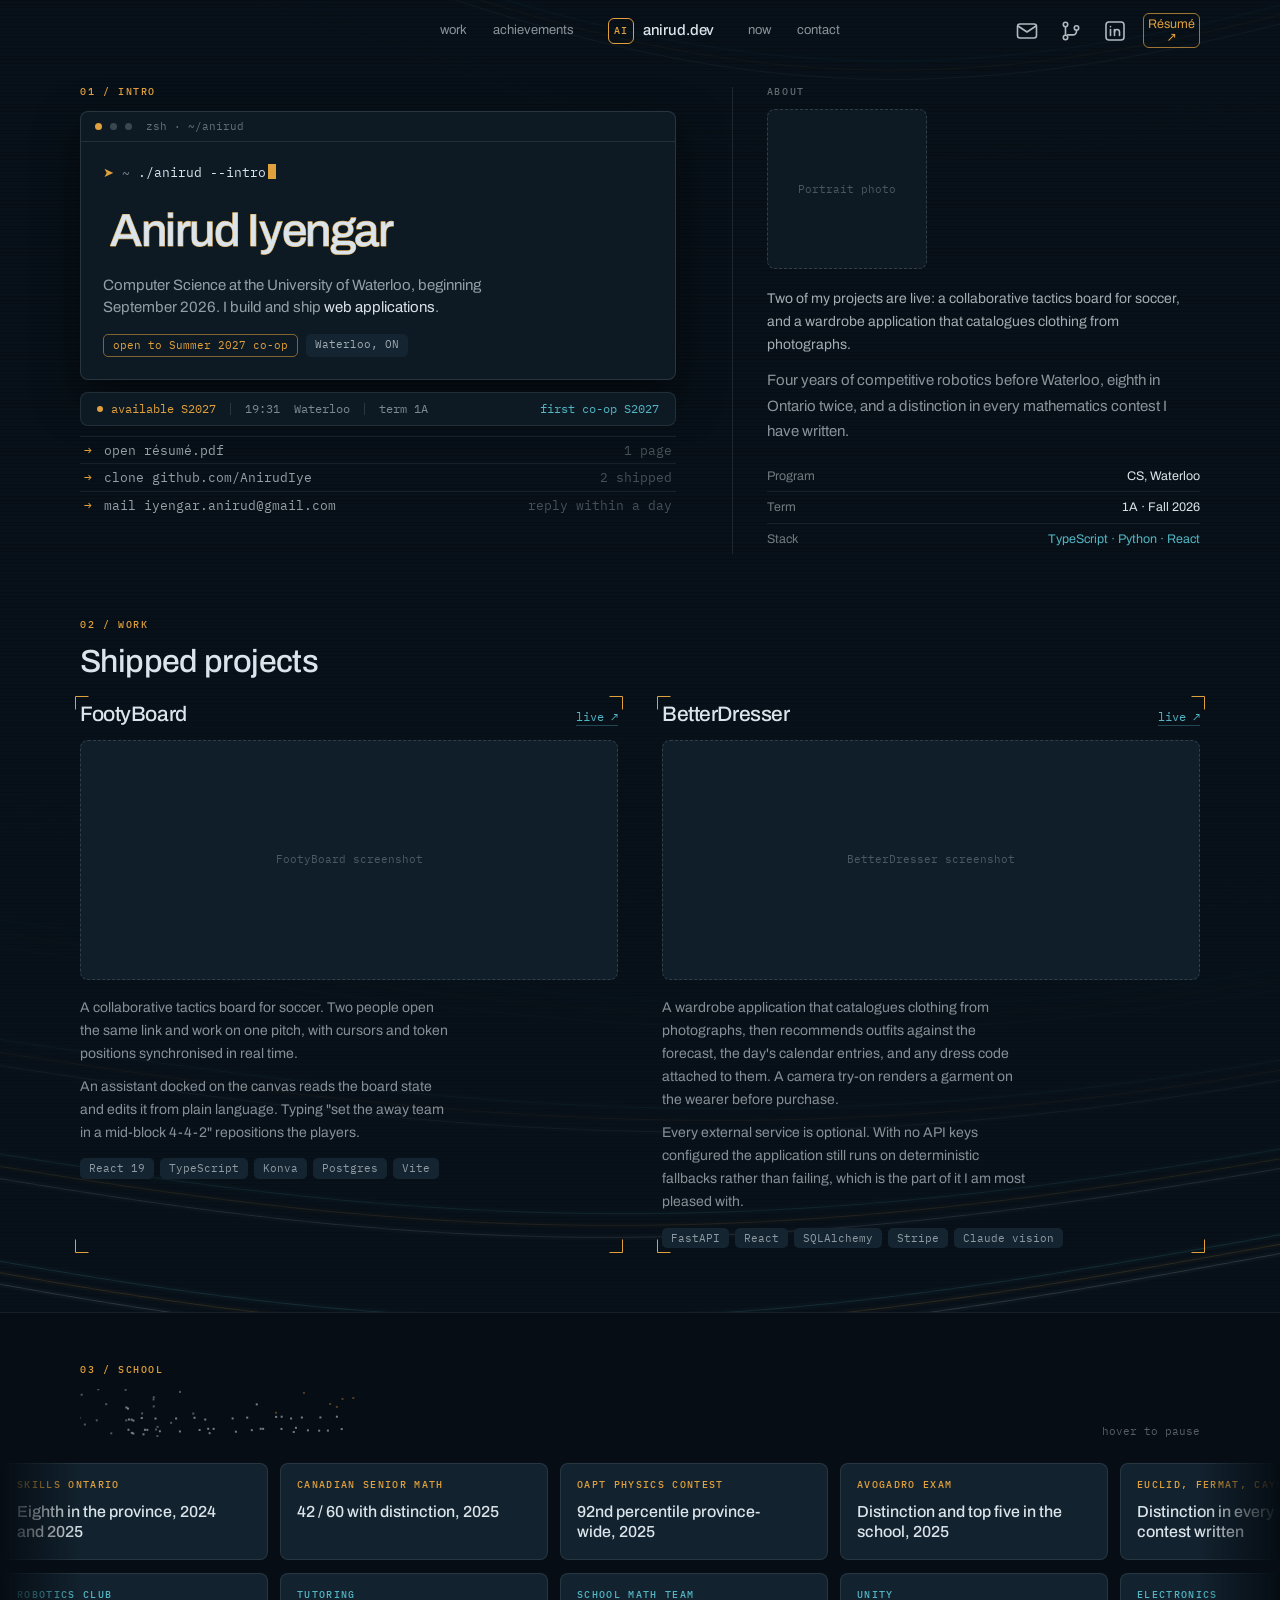
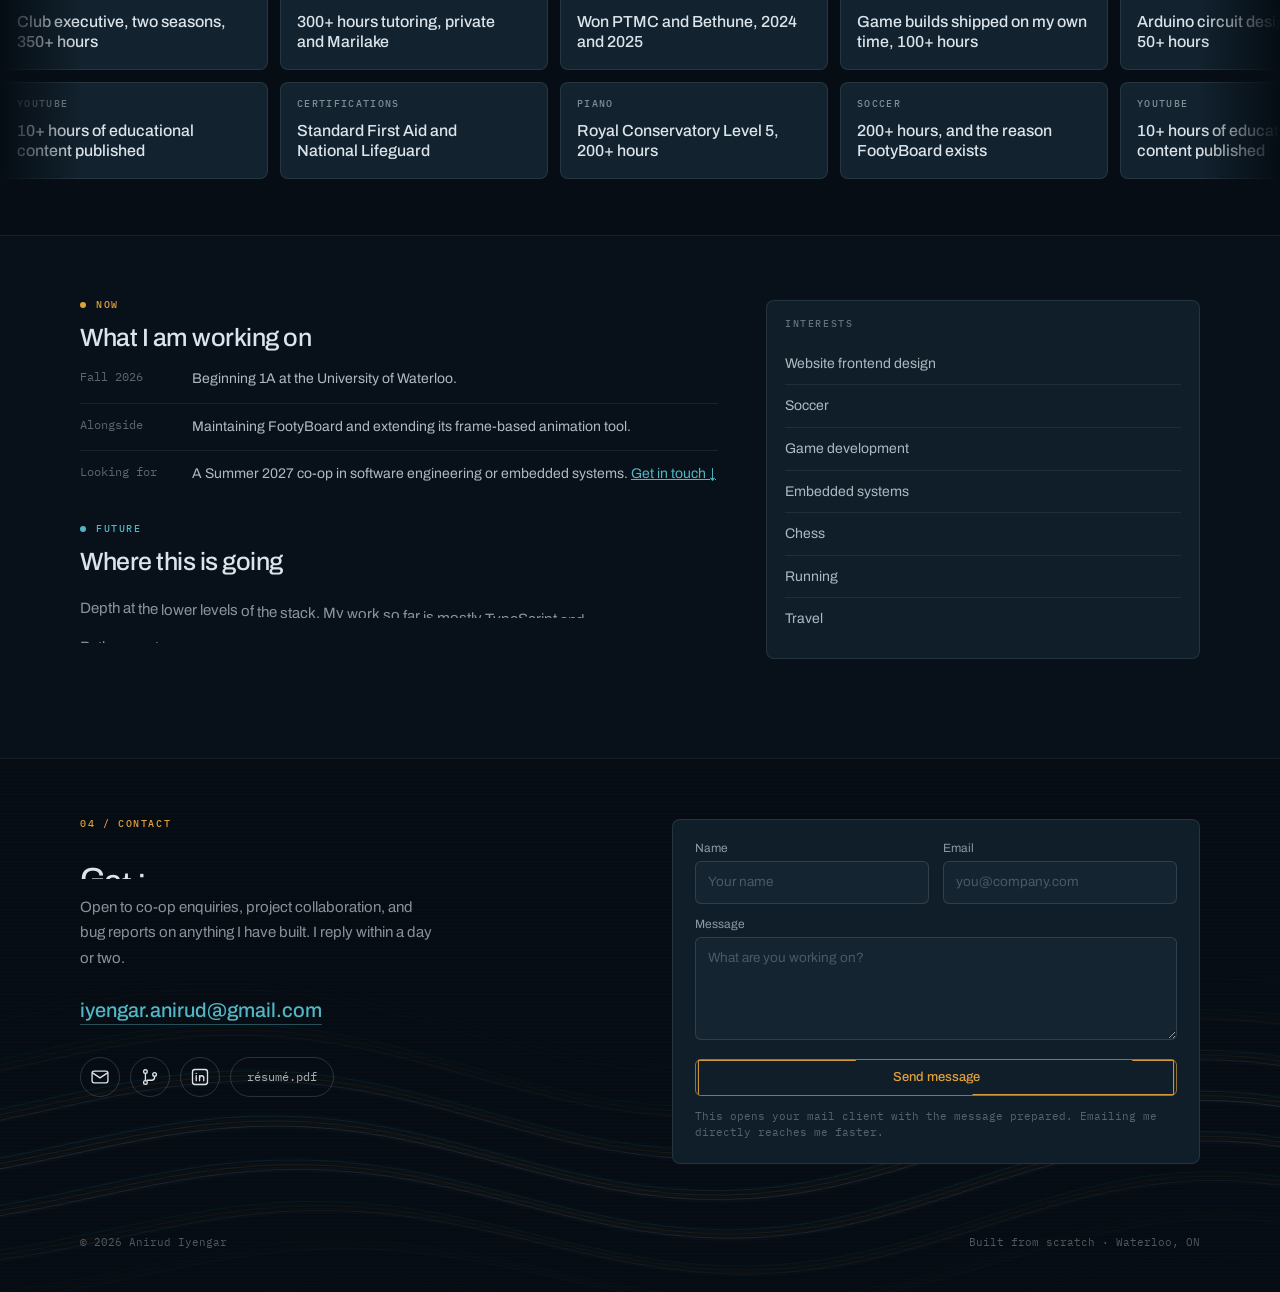
==== commit c4b5cad4: "Tighten the hero and lead each card with its name, to lift the builds At 1440x900 with the page fres" ====
--- a/index.html
+++ b/index.html
@@ -17,7 +17,7 @@
 <!-- ?v= is bumped whenever styles.css or script.js changes. GitHub Pages
      serves assets with a 10 minute cache and returning visitors otherwise
      sit on a stale stylesheet against fresh markup. -->
-<link rel="stylesheet" href="styles.css?v=18">
+<link rel="stylesheet" href="styles.css?v=19">
 </head>
 <body>
 
@@ -115,12 +115,16 @@
   <h2 data-plot>Shipped projects</h2>
 
   <div class="projects">
+    <!-- Name before screenshot, in both cards. The screenshot is 240px tall,
+         so leading with it pushed the project name that far down and put both
+         titles below the fold. It also meant the first thing in the card was
+         an unlabelled box. The name now captions the picture underneath it. -->
     <article class="project">
-      <div class="shot" data-needs-url="shot-footyboard"><span>FootyBoard screenshot</span></div>
       <div class="project-head">
         <h3>FootyBoard</h3>
         <a class="live" href="https://www.footyboard.me" target="_blank" rel="noopener">live <span aria-hidden="true">&#8599;</span></a>
       </div>
+      <div class="shot" data-needs-url="shot-footyboard"><span>FootyBoard screenshot</span></div>
       <p>A collaborative tactics board for soccer. Two people open the same link and work on one pitch, with cursors and token positions synchronised in real time.</p>
       <p>An assistant docked on the canvas reads the board state and edits it from plain language. Typing "set the away team in a mid-block 4-4-2" repositions the players.</p>
       <ul class="stack">
@@ -129,11 +133,11 @@
     </article>
 
     <article class="project">
-      <div class="shot" data-needs-url="shot-betterdresser"><span>BetterDresser screenshot</span></div>
       <div class="project-head">
         <h3>BetterDresser</h3>
         <a class="live" href="https://betterdresser.vercel.app" target="_blank" rel="noopener">live <span aria-hidden="true">&#8599;</span></a>
       </div>
+      <div class="shot" data-needs-url="shot-betterdresser"><span>BetterDresser screenshot</span></div>
       <p>A wardrobe application that catalogues clothing from photographs, then recommends outfits against the forecast, the day's calendar entries, and any dress code attached to them. A camera try-on renders a garment on the wearer before purchase.</p>
       <p>Every external service is optional. With no API keys configured the application still runs on deterministic fallbacks rather than failing, which is the part of it I am most pleased with.</p>
       <ul class="stack">
--- a/styles.css
+++ b/styles.css
@@ -150,7 +150,7 @@
   display: grid;
   grid-template-columns: 1fr auto 1fr;
   align-items: center;
-  padding: 20px var(--pad-x);
+  padding: 13px var(--pad-x);
 }
 
 .head-nav {
@@ -221,13 +221,24 @@
 }
 .btn-resume:hover { background: rgb(var(--amber-rgb) / .12); }
 
-/* 01 Intro */
+/* 01 Intro
+   --------
+   The vertical rhythm here is tuned against one number: where the first
+   project card lands. The page exists to get the two shipped projects in
+   front of a recruiter, and at 1440x900 the card titles used to sit at
+   y=1094, which is 194px below the fold. Every measurement in this section
+   and the next was pulled in to close that gap.
+
+   Both columns matter, and the sidebar is the one that binds. The intro is
+   a grid, so its height is the taller of the two columns, and the about
+   panel ran 19px past the terminal column. Tightening the terminal alone
+   moved nothing at all. */
 
 .intro {
   display: grid;
   grid-template-columns: 1.12fr .88fr;
   gap: 56px;
-  padding: 44px var(--pad-x) 60px;
+  padding: 26px var(--pad-x) 32px;
 }
 
 .terminal {
@@ -281,7 +292,7 @@
 
 @keyframes blink { 0%, 100% { opacity: 1 } 50% { opacity: 0 } }
 
-.term-reveal { animation: fadeUp .5s var(--ease) both; margin-top: 20px; }
+.term-reveal { animation: fadeUp .5s var(--ease) both; margin-top: 14px; }
 .term-reveal[hidden] { display: none; }
 
 @keyframes fadeUp {
@@ -321,7 +332,7 @@
   display: flex;
   align-items: center;
   gap: 14px;
-  margin-top: 16px;
+  margin-top: 12px;
   padding: 10px 16px;
   border: 1px solid rgb(var(--ink-rgb) / .10);
   border-radius: 8px;
@@ -347,7 +358,7 @@
 .quicklinks {
   display: flex;
   flex-direction: column;
-  margin-top: 14px;
+  margin-top: 10px;
   border-top: 1px solid var(--line-soft);
 }
 
@@ -355,7 +366,7 @@
   display: flex;
   align-items: center;
   gap: 12px;
-  padding: 10px 4px;
+  padding: 7px 4px;
   border-bottom: 1px solid var(--line-soft);
   text-decoration: none;
   font: 400 12.5px/1 var(--mono);
@@ -372,10 +383,15 @@
   padding-left: 34px;
 }
 
-/* Square crop. A 497x176 letterbox is the wrong shape for a face. */
+/* Square crop. A 497x176 letterbox is the wrong shape for a face.
+
+   160 rather than 220 because this column sets the intro's height, and
+   every pixel here pushes the project cards further below the fold. A
+   headshot still reads at this size; 60px of it was costing more than it
+   was worth. */
 .portrait {
   width: 100%;
-  max-width: 220px;
+  max-width: 160px;
   aspect-ratio: 1 / 1;
   margin-bottom: 18px;
   border: 1px dashed rgb(var(--ink-rgb) / .18);
@@ -403,8 +419,8 @@
 
 /* 02 Work */
 
-.work { padding: 64px var(--pad-x); }
-.work h2 { margin-bottom: 32px; }
+.work { padding: 34px var(--pad-x) 64px; }
+.work h2 { margin-bottom: 22px; }
 
 .projects {
   display: grid;
@@ -432,12 +448,14 @@
   color: var(--t-30);
 }
 
+/* First in the card now, so it carries a little more air beneath it than
+   it did when it sat under the screenshot. */
 .project-head {
   display: flex;
   align-items: baseline;
   justify-content: space-between;
   gap: 16px;
-  margin-bottom: 10px;
+  margin-bottom: 12px;
 }
 
 .project h3 { font: 500 21px/1.25 var(--sans); }
@@ -1108,7 +1126,7 @@
 
   .intro-side { border-left: 0; padding-left: 0; }
   /* Stays square here too, just smaller. */
-  .portrait { max-width: 180px; }
+  .portrait { max-width: 150px; }
 
   h2 { font-size: 24px; }
   /* A class beats the element selector above, so the particled heading
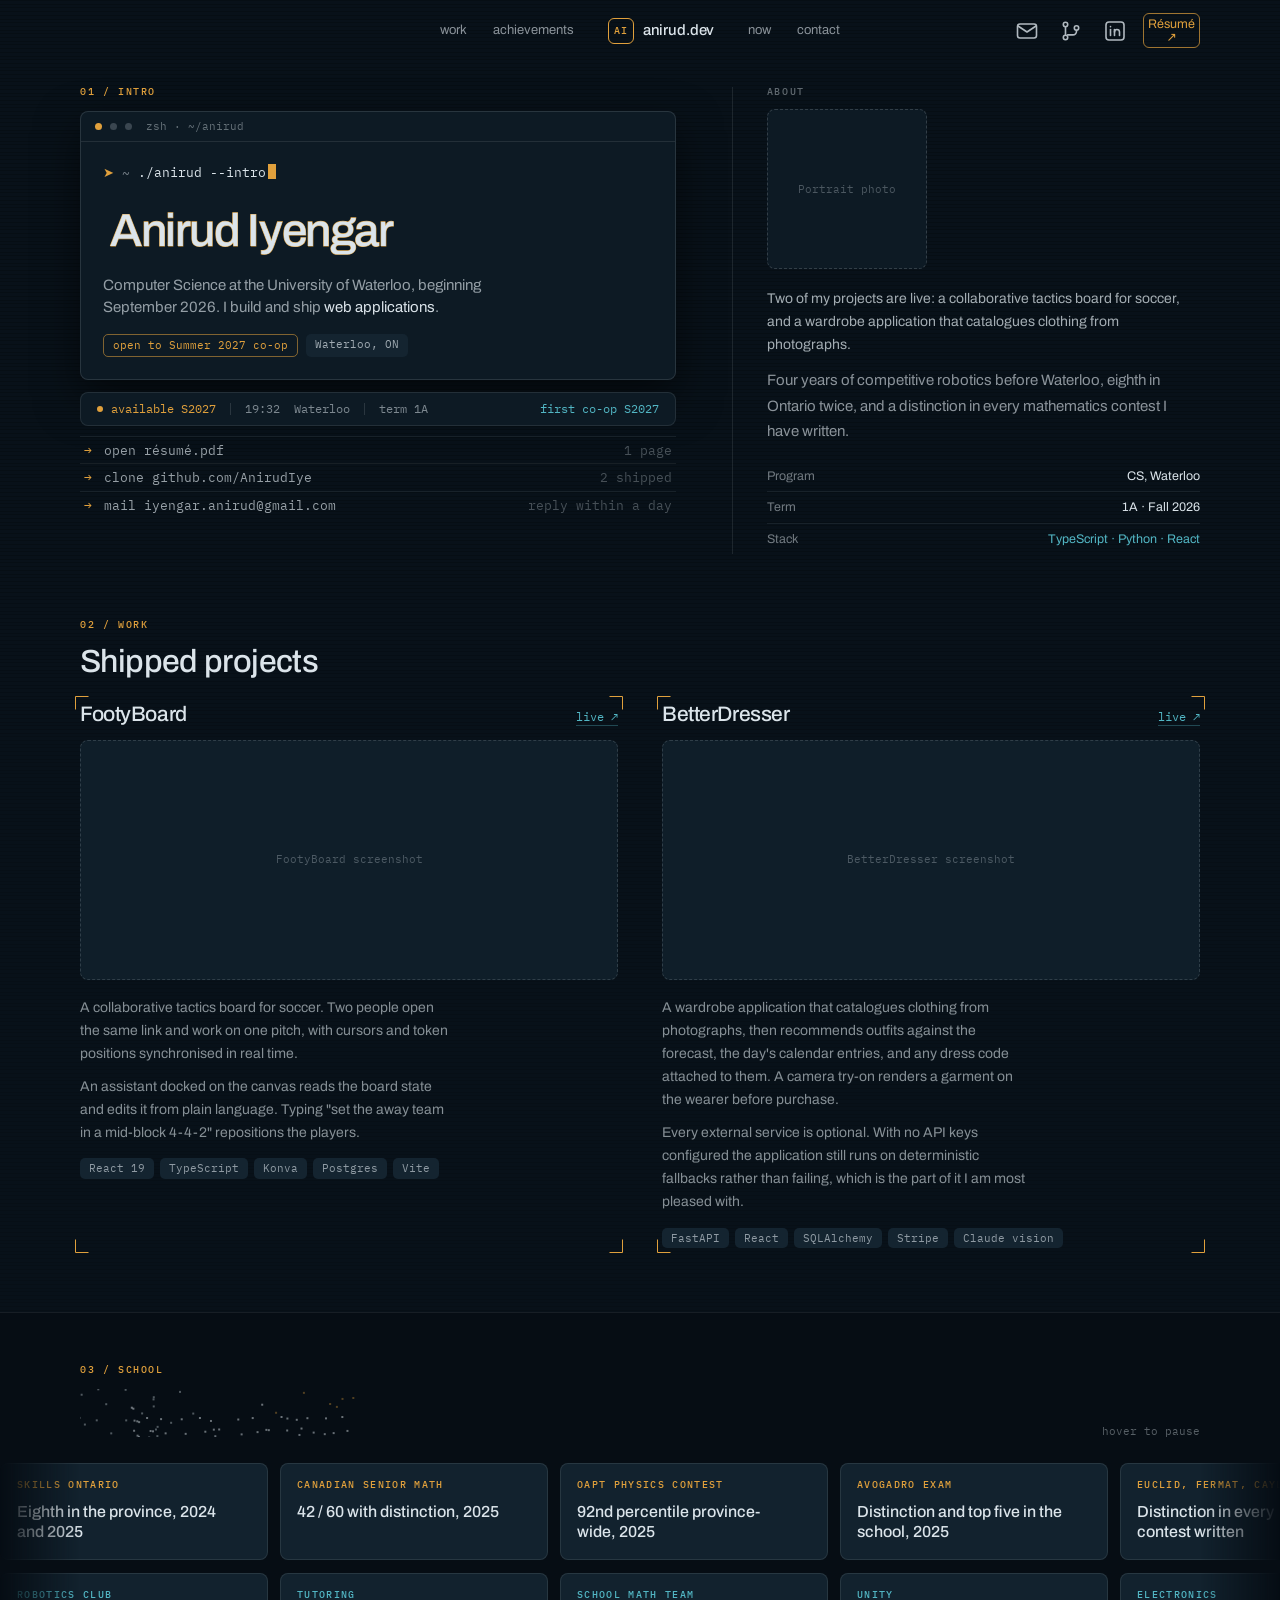
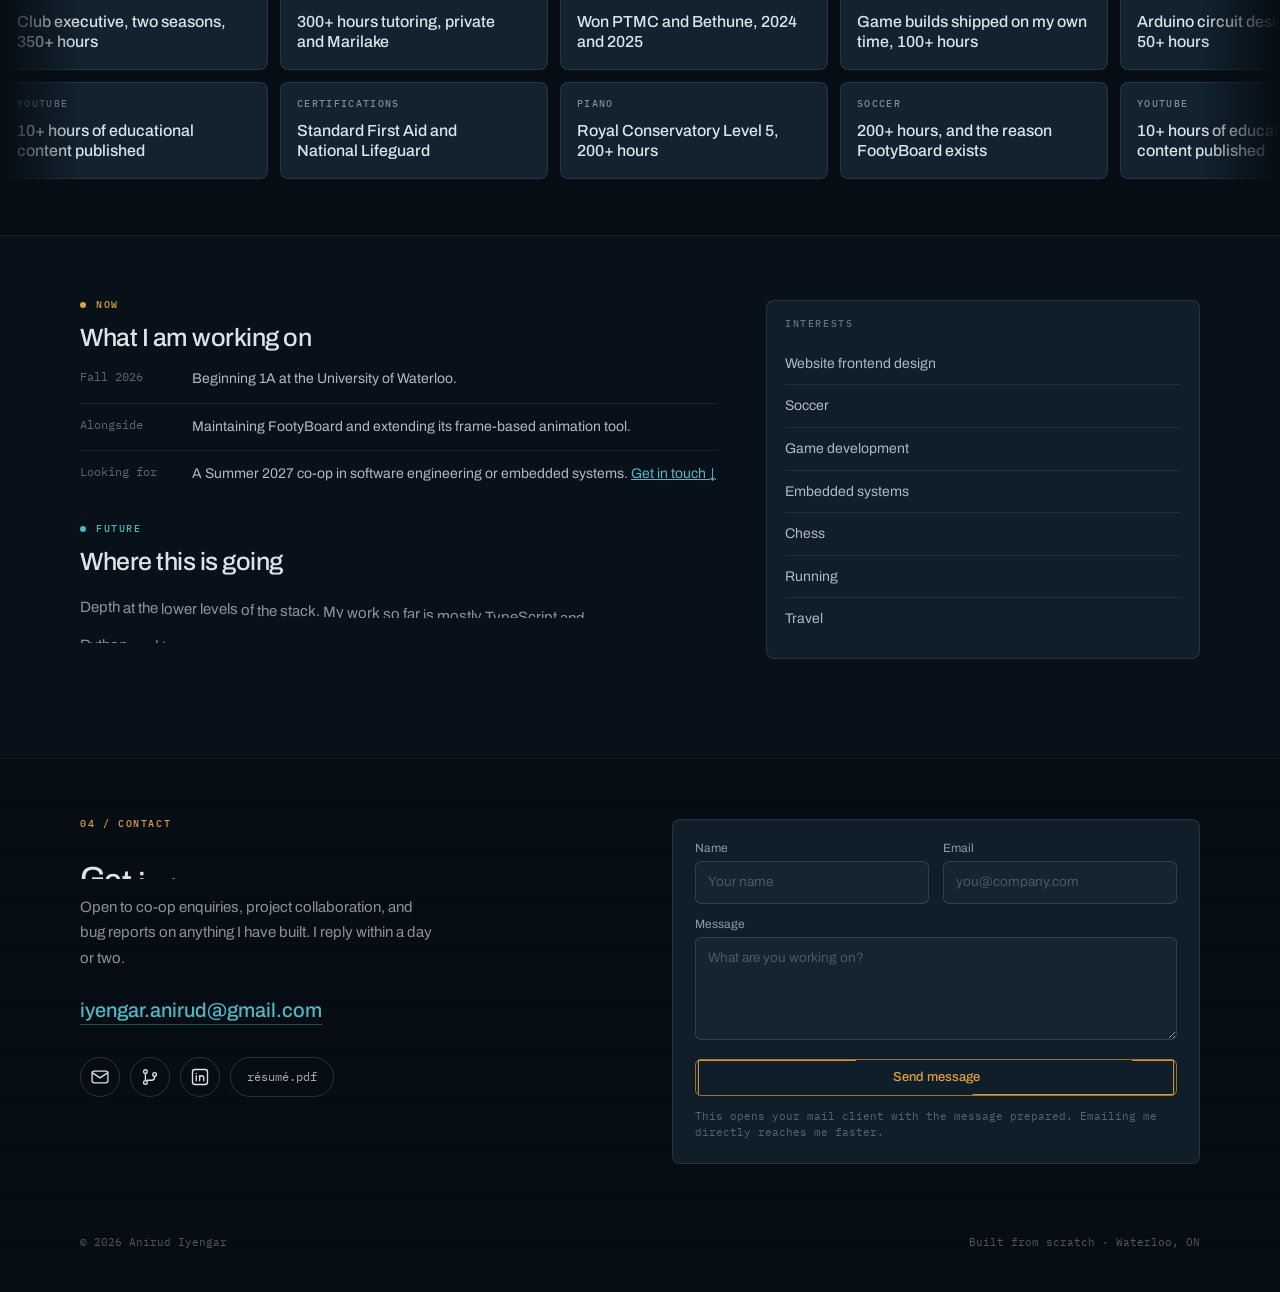
==== commit d322d6d8: "Let the contact rule finish drawing, which it never could The rule above the footer is scrubbed from" ====
--- a/index.html
+++ b/index.html
@@ -268,7 +268,7 @@
 
 <script src="vendor/anime.umd.min.js"></script>
 <script src="script.js?v=12"></script>
-<script src="motion.js?v=13"></script>
+<script src="motion.js?v=14"></script>
 <script src="interactions.js?v=14"></script>
 <script src="text.js?v=12"></script>
 <script src="backgrounds.js?v=17"></script>
